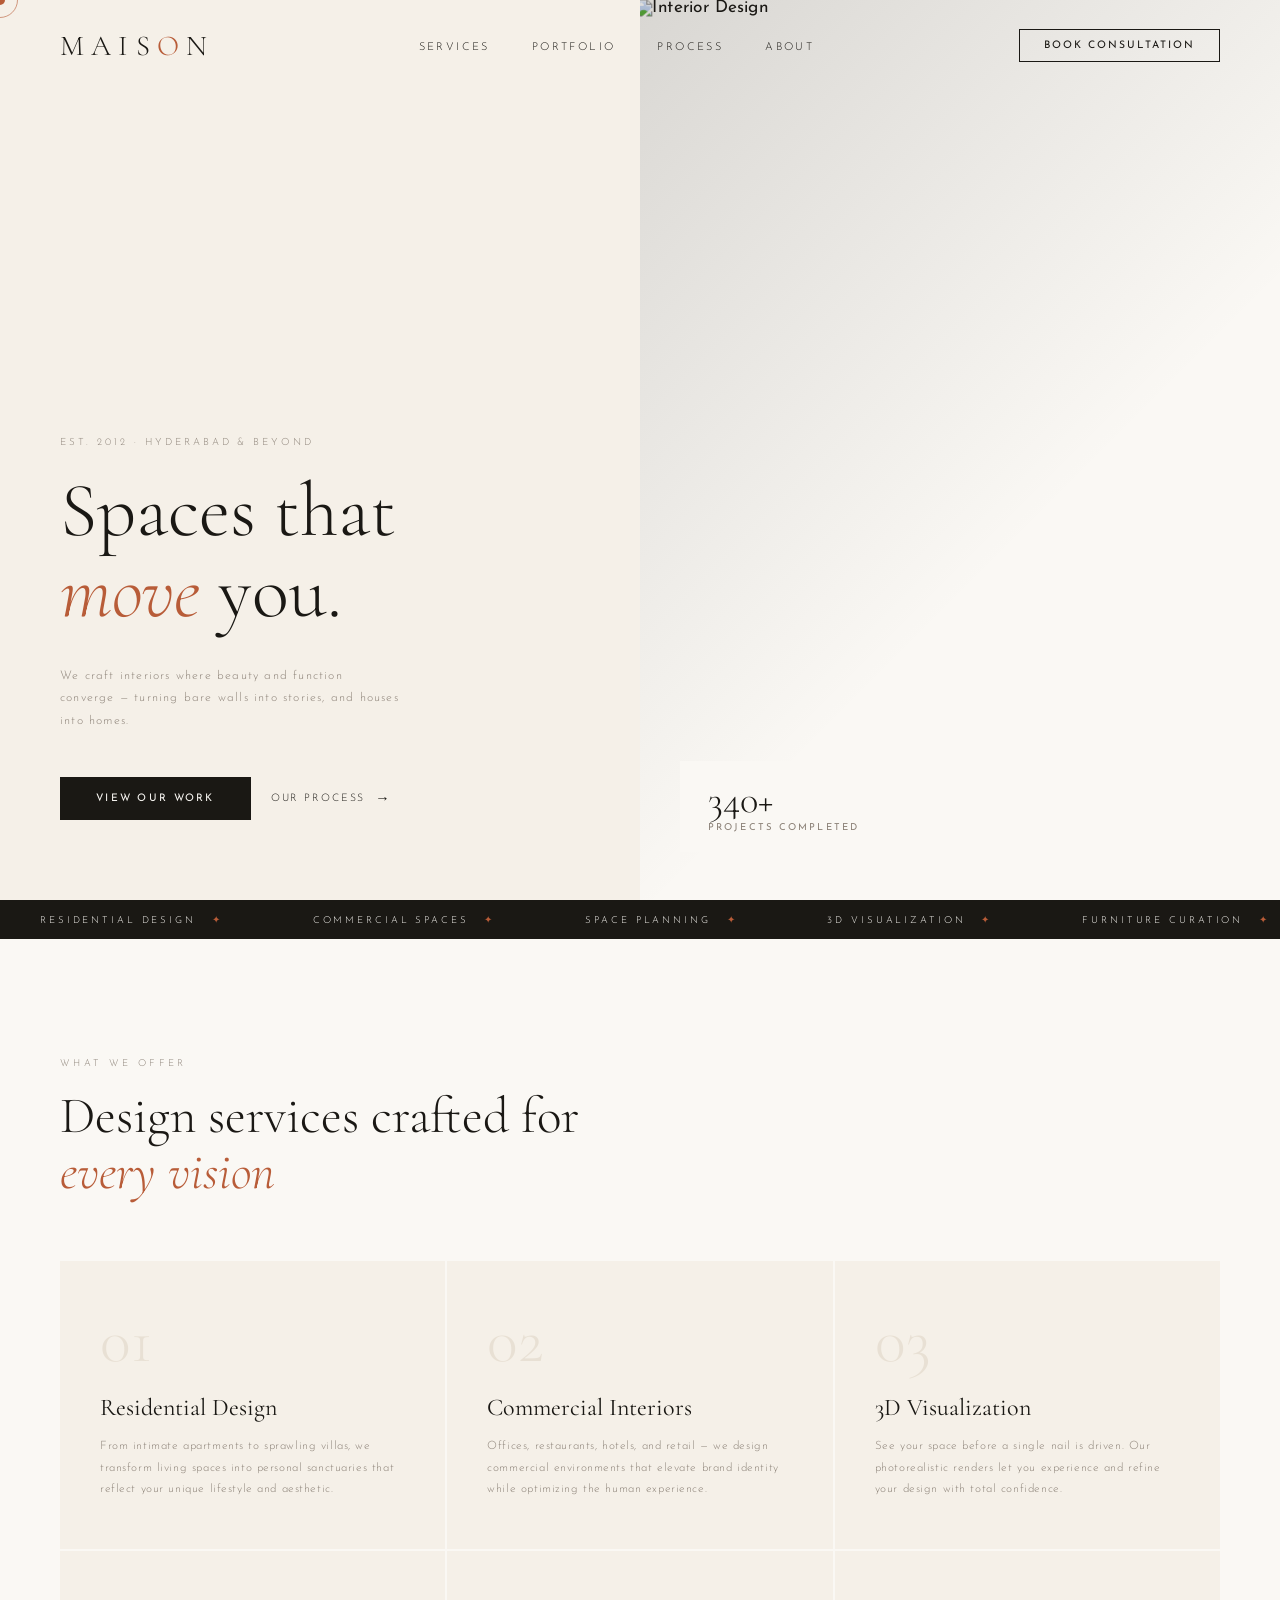
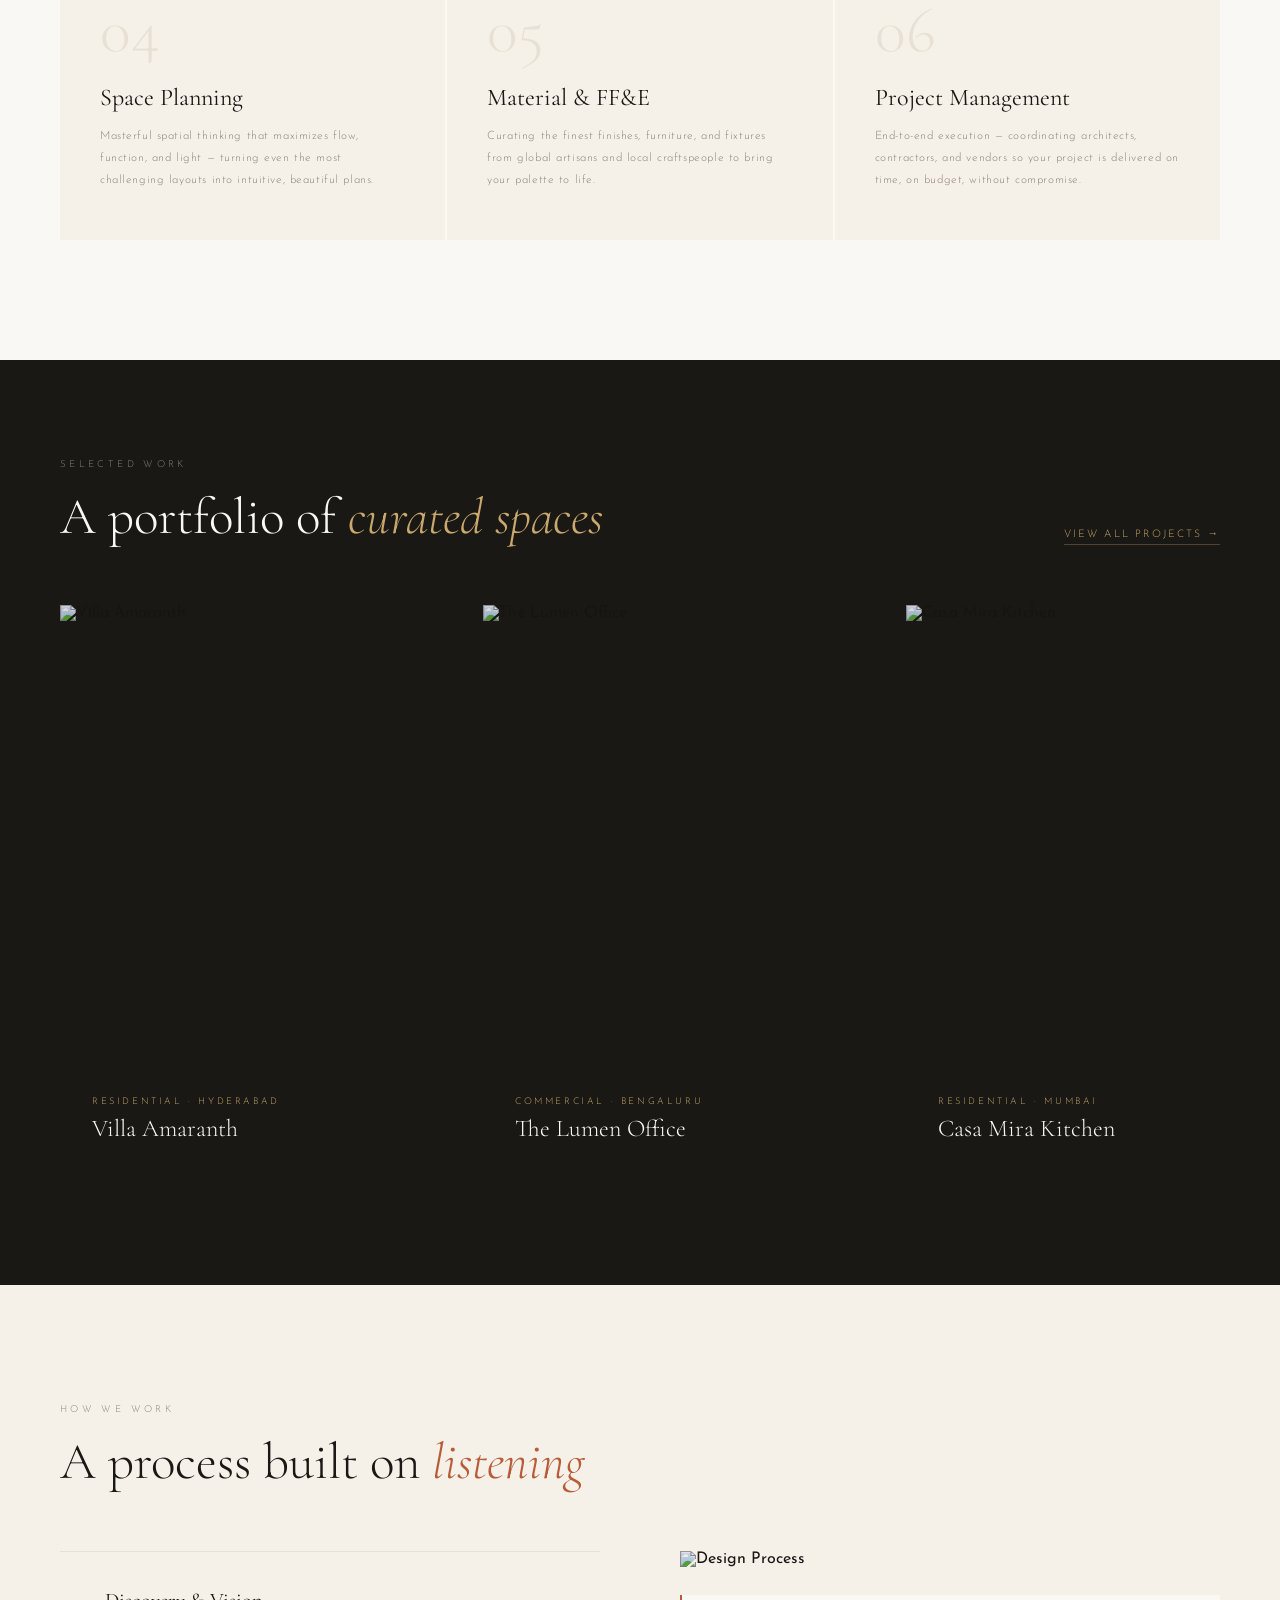
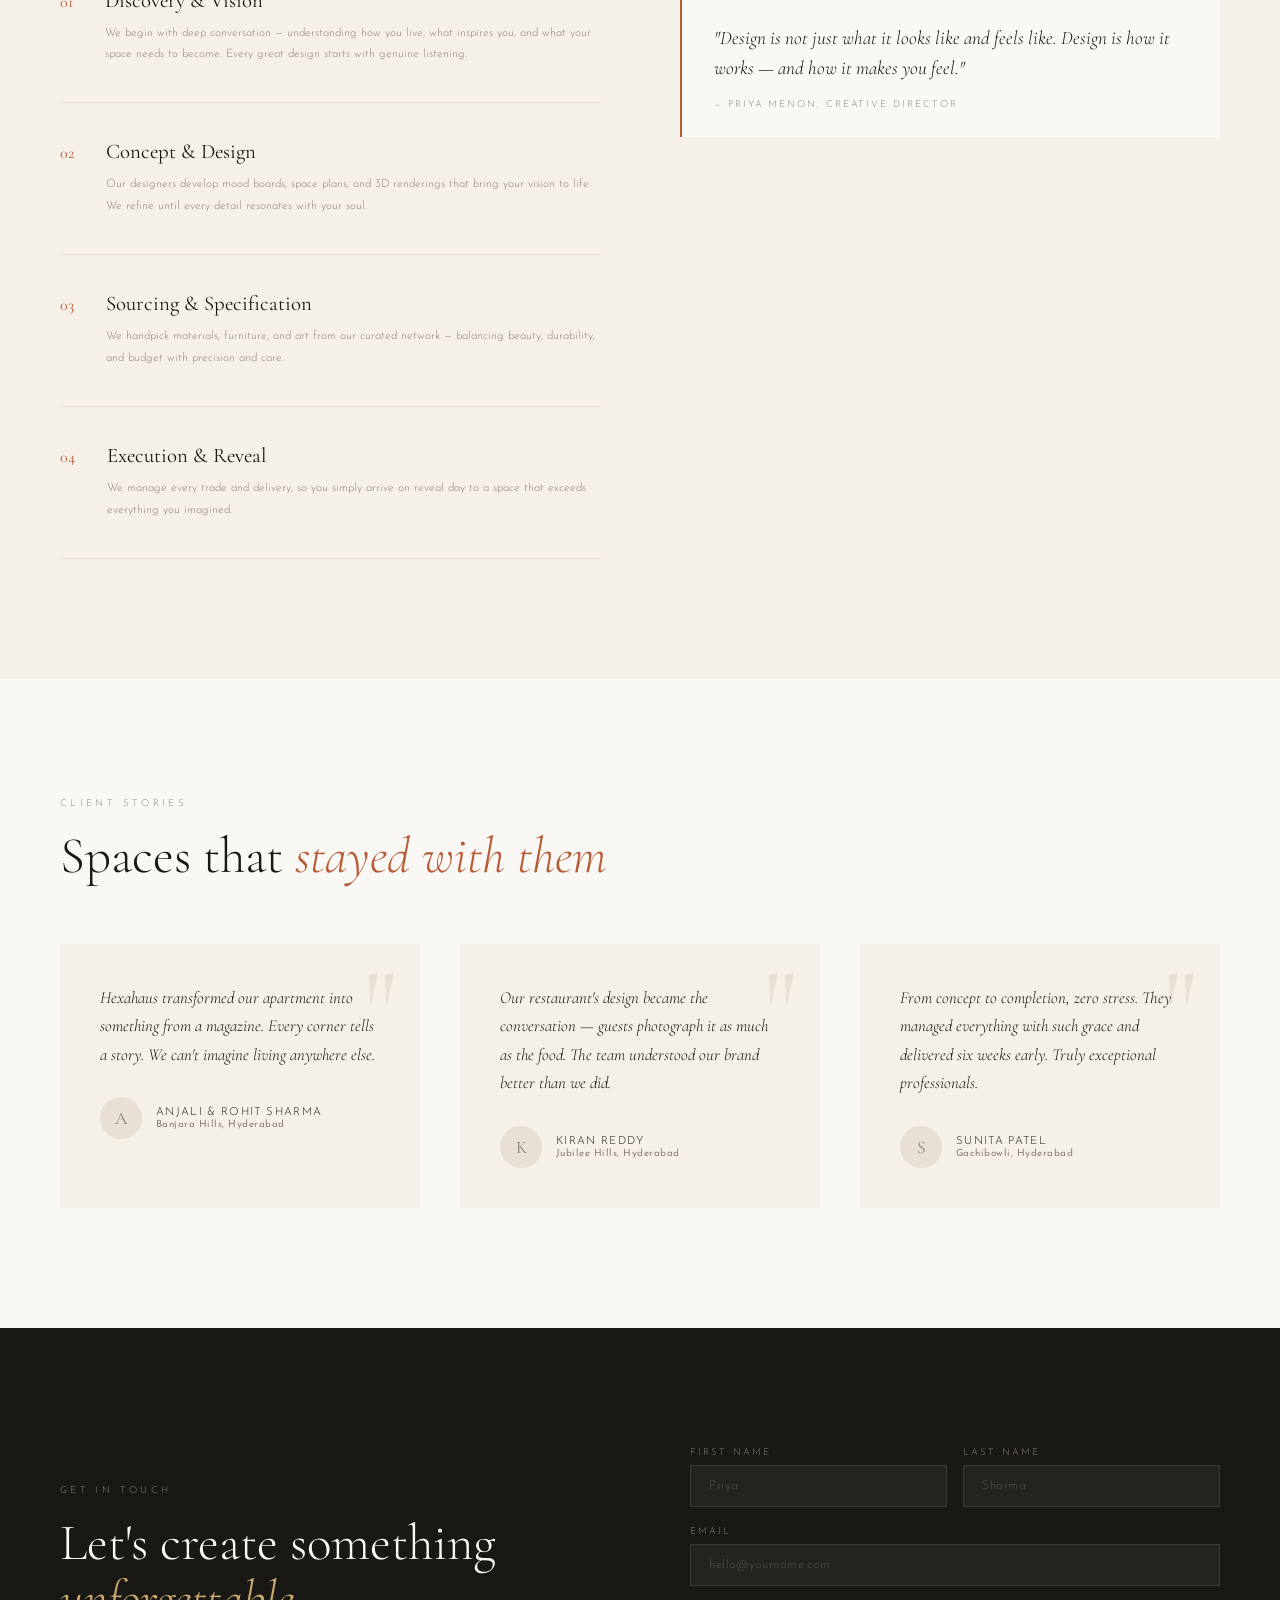
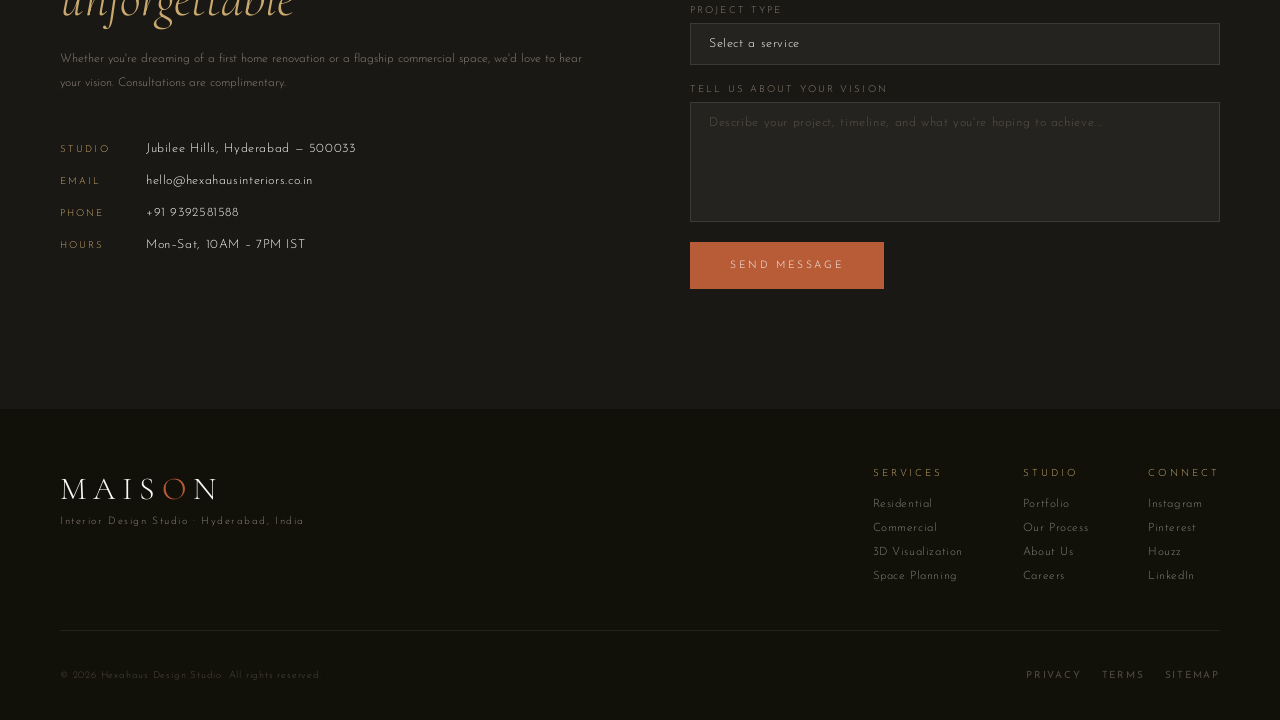
==== index.html @ dadb060f "Add files via upload" ====
<!DOCTYPE html>
<html lang="en">
<head>
  <meta charset="UTF-8" />
  <meta name="viewport" content="width=device-width, initial-scale=1.0" />
  <title>HEXAHAUS — Interior Design Studio</title>
  <link rel="preconnect" href="https://fonts.googleapis.com" />
  <link rel="preconnect" href="https://fonts.gstatic.com" crossorigin />
  <link href="https://fonts.googleapis.com/css2?family=Cormorant+Garamond:ital,wght@0,300;0,400;0,500;1,300;1,400&family=Josefin+Sans:wght@200;300;400&display=swap" rel="stylesheet" />
  <style>
    :root {
      --cream: #f5f0e8;
      --warm-white: #faf8f4;
      --charcoal: #1a1814;
      --stone: #8c8278;
      --terracotta: #b85c38;
      --gold: #c9a96e;
      --sage: #7a8c70;
      --linen: #e8e0d4;
    }

    *, *::before, *::after { box-sizing: border-box; margin: 0; padding: 0; }

    html { scroll-behavior: smooth; }

    body {
      font-family: 'Josefin Sans', sans-serif;
      background: var(--warm-white);
      color: var(--charcoal);
      overflow-x: hidden;
      cursor: none;
    }

    /* Custom cursor */
    .cursor {
      width: 10px; height: 10px;
      background: var(--terracotta);
      border-radius: 50%;
      position: fixed;
      top: 0; left: 0;
      pointer-events: none;
      z-index: 9999;
      transform: translate(-50%, -50%);
      transition: transform 0.1s ease, width 0.3s ease, height 0.3s ease, background 0.3s ease;
    }
    .cursor-ring {
      width: 36px; height: 36px;
      border: 1px solid var(--terracotta);
      border-radius: 50%;
      position: fixed;
      top: 0; left: 0;
      pointer-events: none;
      z-index: 9998;
      transform: translate(-50%, -50%);
      transition: transform 0.18s ease, width 0.3s ease, height 0.3s ease, opacity 0.3s ease;
      opacity: 0.6;
    }
    body:hover .cursor { opacity: 1; }

    /* NAV */
    nav {
      position: fixed;
      top: 0; left: 0; right: 0;
      z-index: 100;
      display: flex;
      justify-content: space-between;
      align-items: center;
      padding: 28px 60px;
      mix-blend-mode: normal;
      transition: background 0.4s ease, padding 0.4s ease;
    }
    nav.scrolled {
      background: rgba(250, 248, 244, 0.95);
      backdrop-filter: blur(12px);
      padding: 18px 60px;
      box-shadow: 0 1px 0 var(--linen);
    }
    .logo {
      font-family: 'Cormorant Garamond', serif;
      font-size: 1.8rem;
      font-weight: 300;
      letter-spacing: 0.25em;
      color: var(--charcoal);
      text-decoration: none;
    }
    .logo span { color: var(--terracotta); }
    .nav-links {
      display: flex;
      gap: 42px;
      list-style: none;
    }
    .nav-links a {
      font-size: 0.68rem;
      letter-spacing: 0.22em;
      text-transform: uppercase;
      color: var(--charcoal);
      text-decoration: none;
      position: relative;
      font-weight: 300;
    }
    .nav-links a::after {
      content: '';
      position: absolute;
      bottom: -3px; left: 0;
      width: 0; height: 1px;
      background: var(--terracotta);
      transition: width 0.35s ease;
    }
    .nav-links a:hover::after { width: 100%; }
    .nav-cta {
      font-size: 0.65rem;
      letter-spacing: 0.2em;
      text-transform: uppercase;
      border: 1px solid var(--charcoal);
      padding: 10px 24px;
      color: var(--charcoal);
      text-decoration: none;
      transition: all 0.3s ease;
    }
    .nav-cta:hover {
      background: var(--charcoal);
      color: var(--warm-white);
    }

    /* HERO */
    .hero {
      height: 100vh;
      min-height: 700px;
      display: grid;
      grid-template-columns: 1fr 1fr;
      position: relative;
      overflow: hidden;
    }
    .hero-left {
      background: var(--cream);
      display: flex;
      flex-direction: column;
      justify-content: flex-end;
      padding: 0 60px 80px;
      position: relative;
      z-index: 2;
    }
    .hero-eyebrow {
      font-size: 0.62rem;
      letter-spacing: 0.3em;
      text-transform: uppercase;
      color: var(--stone);
      margin-bottom: 24px;
      font-weight: 300;
    }
    .hero-title {
      font-family: 'Cormorant Garamond', serif;
      font-size: clamp(3.5rem, 6vw, 6.5rem);
      font-weight: 300;
      line-height: 1.05;
      color: var(--charcoal);
      margin-bottom: 32px;
    }
    .hero-title em {
      font-style: italic;
      color: var(--terracotta);
    }
    .hero-sub {
      font-size: 0.75rem;
      letter-spacing: 0.1em;
      color: var(--stone);
      font-weight: 300;
      line-height: 1.9;
      max-width: 340px;
      margin-bottom: 44px;
    }
    .hero-actions {
      display: flex;
      gap: 20px;
      align-items: center;
    }
    .btn-primary {
      background: var(--charcoal);
      color: var(--warm-white);
      font-family: 'Josefin Sans', sans-serif;
      font-size: 0.65rem;
      letter-spacing: 0.22em;
      text-transform: uppercase;
      padding: 16px 36px;
      border: none;
      cursor: none;
      text-decoration: none;
      transition: background 0.3s ease, transform 0.3s ease;
      display: inline-block;
    }
    .btn-primary:hover {
      background: var(--terracotta);
      transform: translateY(-2px);
    }
    .btn-ghost {
      font-size: 0.65rem;
      letter-spacing: 0.18em;
      text-transform: uppercase;
      color: var(--charcoal);
      text-decoration: none;
      display: flex;
      align-items: center;
      gap: 10px;
      font-weight: 300;
    }
    .btn-ghost::after {
      content: '→';
      font-size: 0.9rem;
      transition: transform 0.3s ease;
    }
    .btn-ghost:hover::after { transform: translateX(5px); }

    .hero-right {
      position: relative;
      overflow: hidden;
    }
    .hero-img-wrapper {
      position: absolute;
      inset: 0;
      overflow: hidden;
    }
    .hero-img-wrapper img {
      width: 100%; height: 100%;
      object-fit: cover;
      transform: scale(1.08);
      transition: transform 8s ease;
    }
    .hero:hover .hero-img-wrapper img { transform: scale(1); }
    .hero-img-overlay {
      position: absolute;
      inset: 0;
      background: linear-gradient(135deg, rgba(26,24,20,0.15) 0%, transparent 60%);
    }
    .hero-badge {
      position: absolute;
      bottom: 48px;
      left: 40px;
      background: var(--warm-white);
      padding: 20px 28px;
      z-index: 3;
    }
    .hero-badge-num {
      font-family: 'Cormorant Garamond', serif;
      font-size: 2.4rem;
      font-weight: 300;
      color: var(--charcoal);
      line-height: 1;
    }
    .hero-badge-label {
      font-size: 0.6rem;
      letter-spacing: 0.22em;
      text-transform: uppercase;
      color: var(--stone);
      margin-top: 4px;
    }

    /* TICKER */
    .ticker {
      background: var(--charcoal);
      color: var(--warm-white);
      padding: 14px 0;
      overflow: hidden;
    }
    .ticker-track {
      display: flex;
      gap: 0;
      animation: ticker 28s linear infinite;
      white-space: nowrap;
    }
    .ticker-item {
      font-size: 0.6rem;
      letter-spacing: 0.3em;
      text-transform: uppercase;
      font-weight: 300;
      padding: 0 40px;
      flex-shrink: 0;
    }
    .ticker-sep {
      color: var(--terracotta);
      padding: 0 10px;
    }
    @keyframes ticker {
      from { transform: translateX(0); }
      to { transform: translateX(-50%); }
    }

    /* SERVICES */
    .section { padding: 120px 60px; }
    .section-eyebrow {
      font-size: 0.6rem;
      letter-spacing: 0.35em;
      text-transform: uppercase;
      color: var(--stone);
      margin-bottom: 20px;
      font-weight: 300;
    }
    .section-title {
      font-family: 'Cormorant Garamond', serif;
      font-size: clamp(2.4rem, 4vw, 4rem);
      font-weight: 300;
      line-height: 1.1;
      color: var(--charcoal);
      max-width: 580px;
      margin-bottom: 60px;
    }
    .section-title em { font-style: italic; color: var(--terracotta); }

    .services-grid {
      display: grid;
      grid-template-columns: repeat(3, 1fr);
      gap: 2px;
    }
    .service-card {
      background: var(--cream);
      padding: 48px 40px;
      position: relative;
      overflow: hidden;
      transition: transform 0.4s ease;
    }
    .service-card::before {
      content: '';
      position: absolute;
      bottom: 0; left: 0;
      width: 100%; height: 3px;
      background: var(--terracotta);
      transform: scaleX(0);
      transform-origin: left;
      transition: transform 0.4s ease;
    }
    .service-card:hover::before { transform: scaleX(1); }
    .service-card:hover { transform: translateY(-6px); }
    .service-num {
      font-family: 'Cormorant Garamond', serif;
      font-size: 4rem;
      font-weight: 300;
      color: var(--linen);
      line-height: 1;
      margin-bottom: 20px;
    }
    .service-name {
      font-family: 'Cormorant Garamond', serif;
      font-size: 1.5rem;
      font-weight: 400;
      color: var(--charcoal);
      margin-bottom: 14px;
    }
    .service-desc {
      font-size: 0.72rem;
      line-height: 1.9;
      color: var(--stone);
      font-weight: 300;
      letter-spacing: 0.05em;
    }

    /* PORTFOLIO */
    .portfolio-section {
      padding: 100px 0 120px;
      background: var(--charcoal);
    }
    .portfolio-header {
      padding: 0 60px;
      display: flex;
      justify-content: space-between;
      align-items: flex-end;
      margin-bottom: 60px;
    }
    .portfolio-section .section-eyebrow { color: var(--stone); }
    .portfolio-section .section-title { color: var(--warm-white); margin-bottom: 0; }
    .portfolio-section .section-title em { color: var(--gold); }
    .portfolio-link {
      font-size: 0.65rem;
      letter-spacing: 0.2em;
      text-transform: uppercase;
      color: var(--gold);
      text-decoration: none;
      display: flex;
      align-items: center;
      gap: 10px;
      font-weight: 300;
      border-bottom: 1px solid rgba(201,169,110,0.3);
      padding-bottom: 4px;
      transition: gap 0.3s ease;
    }
    .portfolio-link:hover { gap: 16px; }

    .portfolio-scroll {
      display: flex;
      gap: 3px;
      padding: 0 60px;
      overflow-x: auto;
      scrollbar-width: none;
    }
    .portfolio-scroll::-webkit-scrollbar { display: none; }

    .portfolio-item {
      flex: 0 0 420px;
      height: 560px;
      position: relative;
      overflow: hidden;
      cursor: none;
    }
    .portfolio-item img {
      width: 100%; height: 100%;
      object-fit: cover;
      transition: transform 0.6s ease;
      filter: brightness(0.85);
    }
    .portfolio-item:hover img {
      transform: scale(1.06);
      filter: brightness(0.7);
    }
    .portfolio-item-info {
      position: absolute;
      bottom: 0; left: 0; right: 0;
      padding: 40px 32px 32px;
      background: linear-gradient(to top, rgba(26,24,20,0.85) 0%, transparent 100%);
      transform: translateY(10px);
      transition: transform 0.4s ease;
    }
    .portfolio-item:hover .portfolio-item-info { transform: translateY(0); }
    .portfolio-item-cat {
      font-size: 0.58rem;
      letter-spacing: 0.28em;
      text-transform: uppercase;
      color: var(--gold);
      font-weight: 300;
      margin-bottom: 8px;
    }
    .portfolio-item-name {
      font-family: 'Cormorant Garamond', serif;
      font-size: 1.5rem;
      font-weight: 300;
      color: var(--warm-white);
    }

    /* PROCESS */
    .process-section {
      padding: 120px 60px;
      background: var(--cream);
    }
    .process-grid {
      display: grid;
      grid-template-columns: 1fr 1fr;
      gap: 80px;
      align-items: start;
      margin-top: 60px;
    }
    .process-steps { display: flex; flex-direction: column; gap: 0; }
    .process-step {
      display: flex;
      gap: 32px;
      padding: 36px 0;
      border-bottom: 1px solid var(--linen);
      position: relative;
    }
    .process-step:first-child { border-top: 1px solid var(--linen); }
    .step-num {
      font-family: 'Cormorant Garamond', serif;
      font-size: 1rem;
      font-weight: 400;
      color: var(--terracotta);
      flex-shrink: 0;
      padding-top: 4px;
    }
    .step-content {}
    .step-title {
      font-family: 'Cormorant Garamond', serif;
      font-size: 1.3rem;
      font-weight: 400;
      color: var(--charcoal);
      margin-bottom: 10px;
    }
    .step-desc {
      font-size: 0.72rem;
      line-height: 1.9;
      color: var(--stone);
      font-weight: 300;
    }
    .process-visual {
      position: sticky;
      top: 100px;
    }
    .process-img {
      width: 100%;
      aspect-ratio: 3/4;
      object-fit: cover;
      filter: brightness(0.92);
    }
    .process-quote {
      margin-top: 28px;
      padding: 28px 32px;
      border-left: 2px solid var(--terracotta);
      background: var(--warm-white);
    }
    .process-quote-text {
      font-family: 'Cormorant Garamond', serif;
      font-size: 1.2rem;
      font-style: italic;
      font-weight: 300;
      color: var(--charcoal);
      line-height: 1.6;
    }
    .process-quote-author {
      font-size: 0.6rem;
      letter-spacing: 0.2em;
      text-transform: uppercase;
      color: var(--stone);
      margin-top: 16px;
      font-weight: 300;
    }

    /* TESTIMONIALS */
    .testimonials {
      padding: 120px 60px;
      background: var(--warm-white);
    }
    .testimonials-grid {
      display: grid;
      grid-template-columns: repeat(3, 1fr);
      gap: 40px;
      margin-top: 60px;
    }
    .testimonial {
      padding: 40px;
      background: var(--cream);
      position: relative;
    }
    .testimonial::before {
      content: '"';
      font-family: 'Cormorant Garamond', serif;
      font-size: 7rem;
      color: var(--linen);
      position: absolute;
      top: 10px; right: 24px;
      line-height: 1;
    }
    .testimonial-text {
      font-family: 'Cormorant Garamond', serif;
      font-size: 1.05rem;
      font-style: italic;
      font-weight: 300;
      color: var(--charcoal);
      line-height: 1.7;
      margin-bottom: 28px;
      position: relative;
      z-index: 1;
    }
    .testimonial-author {
      display: flex;
      align-items: center;
      gap: 14px;
    }
    .author-avatar {
      width: 42px; height: 42px;
      border-radius: 50%;
      background: var(--linen);
      display: flex;
      align-items: center;
      justify-content: center;
      font-family: 'Cormorant Garamond', serif;
      font-size: 1.1rem;
      color: var(--stone);
    }
    .author-name {
      font-size: 0.7rem;
      letter-spacing: 0.12em;
      text-transform: uppercase;
      color: var(--charcoal);
      font-weight: 300;
    }
    .author-location {
      font-size: 0.62rem;
      color: var(--stone);
      margin-top: 2px;
      letter-spacing: 0.05em;
    }

    /* CONTACT */
    .contact-section {
      padding: 120px 60px;
      background: var(--charcoal);
      display: grid;
      grid-template-columns: 1fr 1fr;
      gap: 100px;
      align-items: center;
    }
    .contact-section .section-title { color: var(--warm-white); margin-bottom: 20px; }
    .contact-section .section-title em { color: var(--gold); }
    .contact-desc {
      font-size: 0.75rem;
      line-height: 2;
      color: var(--stone);
      font-weight: 300;
      margin-bottom: 48px;
    }
    .contact-info { display: flex; flex-direction: column; gap: 20px; }
    .contact-item {
      display: flex;
      gap: 16px;
      align-items: flex-start;
    }
    .contact-item-label {
      font-size: 0.6rem;
      letter-spacing: 0.22em;
      text-transform: uppercase;
      color: var(--gold);
      font-weight: 300;
      min-width: 70px;
      padding-top: 2px;
    }
    .contact-item-value {
      font-size: 0.78rem;
      color: var(--warm-white);
      font-weight: 300;
      letter-spacing: 0.05em;
    }
    .contact-form { display: flex; flex-direction: column; gap: 20px; }
    .form-row { display: grid; grid-template-columns: 1fr 1fr; gap: 16px; }
    .form-group { display: flex; flex-direction: column; gap: 8px; }
    .form-label {
      font-size: 0.6rem;
      letter-spacing: 0.22em;
      text-transform: uppercase;
      color: var(--stone);
      font-weight: 300;
    }
    .form-control {
      background: rgba(255,255,255,0.05);
      border: 1px solid rgba(255,255,255,0.1);
      color: var(--warm-white);
      font-family: 'Josefin Sans', sans-serif;
      font-size: 0.78rem;
      font-weight: 300;
      padding: 14px 18px;
      outline: none;
      transition: border-color 0.3s ease, background 0.3s ease;
      letter-spacing: 0.05em;
    }
    .form-control::placeholder { color: rgba(140,130,120,0.5); }
    .form-control:focus {
      border-color: var(--gold);
      background: rgba(255,255,255,0.08);
    }
    textarea.form-control { resize: none; min-height: 120px; }
    .btn-submit {
      background: var(--terracotta);
      color: var(--warm-white);
      font-family: 'Josefin Sans', sans-serif;
      font-size: 0.65rem;
      letter-spacing: 0.25em;
      text-transform: uppercase;
      padding: 18px 40px;
      border: none;
      cursor: none;
      align-self: flex-start;
      transition: background 0.3s ease, transform 0.3s ease;
      font-weight: 300;
    }
    .btn-submit:hover {
      background: var(--gold);
      transform: translateY(-2px);
    }

    /* FOOTER */
    footer {
      background: #111009;
      padding: 60px 60px 40px;
    }
    .footer-top {
      display: flex;
      justify-content: space-between;
      align-items: flex-start;
      padding-bottom: 48px;
      border-bottom: 1px solid rgba(255,255,255,0.08);
      margin-bottom: 40px;
    }
    .footer-logo {
      font-family: 'Cormorant Garamond', serif;
      font-size: 2rem;
      font-weight: 300;
      letter-spacing: 0.2em;
      color: var(--warm-white);
      text-decoration: none;
    }
    .footer-logo span { color: var(--terracotta); }
    .footer-tagline {
      font-size: 0.65rem;
      letter-spacing: 0.15em;
      color: var(--stone);
      margin-top: 8px;
      font-weight: 300;
    }
    .footer-nav { display: flex; gap: 60px; }
    .footer-nav-col {}
    .footer-nav-title {
      font-size: 0.62rem;
      letter-spacing: 0.3em;
      text-transform: uppercase;
      color: var(--gold);
      font-weight: 300;
      margin-bottom: 20px;
    }
    .footer-nav-links { display: flex; flex-direction: column; gap: 12px; }
    .footer-nav-links a {
      font-size: 0.72rem;
      color: rgba(245,240,232,0.5);
      text-decoration: none;
      font-weight: 300;
      letter-spacing: 0.05em;
      transition: color 0.3s ease;
    }
    .footer-nav-links a:hover { color: var(--warm-white); }
    .footer-bottom {
      display: flex;
      justify-content: space-between;
      align-items: center;
    }
    .footer-copy {
      font-size: 0.62rem;
      color: rgba(140,130,120,0.5);
      font-weight: 300;
      letter-spacing: 0.08em;
    }
    .footer-socials { display: flex; gap: 20px; }
    .footer-socials a {
      font-size: 0.62rem;
      letter-spacing: 0.18em;
      text-transform: uppercase;
      color: rgba(140,130,120,0.5);
      text-decoration: none;
      transition: color 0.3s ease;
    }
    .footer-socials a:hover { color: var(--gold); }

    /* ANIMATIONS */
    .reveal {
      opacity: 0;
      transform: translateY(30px);
      transition: opacity 0.8s ease, transform 0.8s ease;
    }
    .reveal.visible {
      opacity: 1;
      transform: translateY(0);
    }
    .reveal-delay-1 { transition-delay: 0.1s; }
    .reveal-delay-2 { transition-delay: 0.2s; }
    .reveal-delay-3 { transition-delay: 0.3s; }
    .reveal-delay-4 { transition-delay: 0.4s; }

    /* SCROLL INDICATOR */
    .scroll-indicator {
      position: fixed;
      top: 0; left: 0;
      height: 2px;
      background: var(--terracotta);
      z-index: 200;
      transition: width 0.1s linear;
    }
  </style>
</head>
<body>

  <div class="cursor" id="cursor"></div>
  <div class="cursor-ring" id="cursorRing"></div>
  <div class="scroll-indicator" id="scrollIndicator"></div>

  <!-- NAV -->
  <nav id="navbar">
    <a href="#" class="logo">MAIS<span>O</span>N</a>
    <ul class="nav-links">
      <li><a href="#services">Services</a></li>
      <li><a href="#portfolio">Portfolio</a></li>
      <li><a href="#process">Process</a></li>
      <li><a href="#about">About</a></li>
    </ul>
    <a href="#contact" class="nav-cta">Book Consultation</a>
  </nav>

  <!-- HERO -->
  <section class="hero">
    <div class="hero-left">
      <p class="hero-eyebrow">Est. 2012 · Hyderabad & Beyond</p>
      <h1 class="hero-title">
        Spaces that<br>
        <em>move</em> you.
      </h1>
      <p class="hero-sub">We craft interiors where beauty and function converge — turning bare walls into stories, and houses into homes.</p>
      <div class="hero-actions">
        <a href="#portfolio" class="btn-primary">View Our Work</a>
        <a href="#process" class="btn-ghost">Our Process</a>
      </div>
    </div>
    <div class="hero-right">
      <div class="hero-img-wrapper">
        <img src="https://images.unsplash.com/photo-1586023492125-27b2c045efd7?w=1200&auto=format&fit=crop&q=80" alt="Interior Design" />
        <div class="hero-img-overlay"></div>
      </div>
      <div class="hero-badge">
        <div class="hero-badge-num">340+</div>
        <div class="hero-badge-label">Projects Completed</div>
      </div>
    </div>
  </section>

  <!-- TICKER -->
  <div class="ticker">
    <div class="ticker-track" id="ticker">
      <span class="ticker-item">Residential Design <span class="ticker-sep">✦</span></span>
      <span class="ticker-item">Commercial Spaces <span class="ticker-sep">✦</span></span>
      <span class="ticker-item">Space Planning <span class="ticker-sep">✦</span></span>
      <span class="ticker-item">3D Visualization <span class="ticker-sep">✦</span></span>
      <span class="ticker-item">Furniture Curation <span class="ticker-sep">✦</span></span>
      <span class="ticker-item">Lighting Design <span class="ticker-sep">✦</span></span>
      <span class="ticker-item">Material Sourcing <span class="ticker-sep">✦</span></span>
      <span class="ticker-item">Project Management <span class="ticker-sep">✦</span></span>
      <span class="ticker-item">Residential Design <span class="ticker-sep">✦</span></span>
      <span class="ticker-item">Commercial Spaces <span class="ticker-sep">✦</span></span>
      <span class="ticker-item">Space Planning <span class="ticker-sep">✦</span></span>
      <span class="ticker-item">3D Visualization <span class="ticker-sep">✦</span></span>
      <span class="ticker-item">Furniture Curation <span class="ticker-sep">✦</span></span>
      <span class="ticker-item">Lighting Design <span class="ticker-sep">✦</span></span>
      <span class="ticker-item">Material Sourcing <span class="ticker-sep">✦</span></span>
      <span class="ticker-item">Project Management <span class="ticker-sep">✦</span></span>
    </div>
  </div>

  <!-- SERVICES -->
  <section class="section" id="services">
    <p class="section-eyebrow reveal">What We Offer</p>
    <h2 class="section-title reveal reveal-delay-1">Design services crafted for <em>every vision</em></h2>
    <div class="services-grid">
      <div class="service-card reveal reveal-delay-1">
        <div class="service-num">01</div>
        <div class="service-name">Residential Design</div>
        <p class="service-desc">From intimate apartments to sprawling villas, we transform living spaces into personal sanctuaries that reflect your unique lifestyle and aesthetic.</p>
      </div>
      <div class="service-card reveal reveal-delay-2">
        <div class="service-num">02</div>
        <div class="service-name">Commercial Interiors</div>
        <p class="service-desc">Offices, restaurants, hotels, and retail — we design commercial environments that elevate brand identity while optimizing the human experience.</p>
      </div>
      <div class="service-card reveal reveal-delay-3">
        <div class="service-num">03</div>
        <div class="service-name">3D Visualization</div>
        <p class="service-desc">See your space before a single nail is driven. Our photorealistic renders let you experience and refine your design with total confidence.</p>
      </div>
      <div class="service-card reveal reveal-delay-1">
        <div class="service-num">04</div>
        <div class="service-name">Space Planning</div>
        <p class="service-desc">Masterful spatial thinking that maximizes flow, function, and light — turning even the most challenging layouts into intuitive, beautiful plans.</p>
      </div>
      <div class="service-card reveal reveal-delay-2">
        <div class="service-num">05</div>
        <div class="service-name">Material & FF&E</div>
        <p class="service-desc">Curating the finest finishes, furniture, and fixtures from global artisans and local craftspeople to bring your palette to life.</p>
      </div>
      <div class="service-card reveal reveal-delay-3">
        <div class="service-num">06</div>
        <div class="service-name">Project Management</div>
        <p class="service-desc">End-to-end execution — coordinating architects, contractors, and vendors so your project is delivered on time, on budget, without compromise.</p>
      </div>
    </div>
  </section>

  <!-- PORTFOLIO -->
  <section class="portfolio-section" id="portfolio">
    <div class="portfolio-header">
      <div>
        <p class="section-eyebrow reveal">Selected Work</p>
        <h2 class="section-title reveal reveal-delay-1">A portfolio of <em>curated spaces</em></h2>
      </div>
      <a href="#" class="portfolio-link reveal">View All Projects →</a>
    </div>
    <div class="portfolio-scroll">
      <div class="portfolio-item reveal">
        <img src="https://images.unsplash.com/photo-1600585154340-be6161a56a0c?w=800&auto=format&fit=crop&q=80" alt="Villa Amaranth" />
        <div class="portfolio-item-info">
          <div class="portfolio-item-cat">Residential · Hyderabad</div>
          <div class="portfolio-item-name">Villa Amaranth</div>
        </div>
      </div>
      <div class="portfolio-item reveal reveal-delay-1">
        <img src="https://images.unsplash.com/photo-1615529328331-f8917597711f?w=800&auto=format&fit=crop&q=80" alt="The Lumen Office" />
        <div class="portfolio-item-info">
          <div class="portfolio-item-cat">Commercial · Bengaluru</div>
          <div class="portfolio-item-name">The Lumen Office</div>
        </div>
      </div>
      <div class="portfolio-item reveal reveal-delay-2">
        <img src="https://images.unsplash.com/photo-1556909114-f6e7ad7d3136?w=800&auto=format&fit=crop&q=80" alt="Casa Mira Kitchen" />
        <div class="portfolio-item-info">
          <div class="portfolio-item-cat">Residential · Mumbai</div>
          <div class="portfolio-item-name">Casa Mira Kitchen</div>
        </div>
      </div>
      <div class="portfolio-item reveal reveal-delay-3">
        <img src="https://images.unsplash.com/photo-1631049307264-da0ec9d70304?w=800&auto=format&fit=crop&q=80" alt="Terrace Suite" />
        <div class="portfolio-item-info">
          <div class="portfolio-item-cat">Hospitality · Goa</div>
          <div class="portfolio-item-name">Terrace Suite Hotel</div>
        </div>
      </div>
    </div>
  </section>

  <!-- PROCESS -->
  <section class="process-section" id="process">
    <p class="section-eyebrow reveal">How We Work</p>
    <h2 class="section-title reveal reveal-delay-1">A process built on <em>listening</em></h2>
    <div class="process-grid">
      <div class="process-steps">
        <div class="process-step reveal">
          <div class="step-num">01</div>
          <div class="step-content">
            <div class="step-title">Discovery & Vision</div>
            <p class="step-desc">We begin with deep conversation — understanding how you live, what inspires you, and what your space needs to become. Every great design starts with genuine listening.</p>
          </div>
        </div>
        <div class="process-step reveal reveal-delay-1">
          <div class="step-num">02</div>
          <div class="step-content">
            <div class="step-title">Concept & Design</div>
            <p class="step-desc">Our designers develop mood boards, space plans, and 3D renderings that bring your vision to life. We refine until every detail resonates with your soul.</p>
          </div>
        </div>
        <div class="process-step reveal reveal-delay-2">
          <div class="step-num">03</div>
          <div class="step-content">
            <div class="step-title">Sourcing & Specification</div>
            <p class="step-desc">We handpick materials, furniture, and art from our curated network — balancing beauty, durability, and budget with precision and care.</p>
          </div>
        </div>
        <div class="process-step reveal reveal-delay-3">
          <div class="step-num">04</div>
          <div class="step-content">
            <div class="step-title">Execution & Reveal</div>
            <p class="step-desc">We manage every trade and delivery, so you simply arrive on reveal day to a space that exceeds everything you imagined.</p>
          </div>
        </div>
      </div>
      <div class="process-visual reveal reveal-delay-2">
        <img class="process-img" src="https://images.unsplash.com/photo-1600566753376-12c8ab7fb75b?w=800&auto=format&fit=crop&q=80" alt="Design Process" />
        <div class="process-quote">
          <p class="process-quote-text">"Design is not just what it looks like and feels like. Design is how it works — and how it makes you feel."</p>
          <p class="process-quote-author">— Priya Menon, Creative Director</p>
        </div>
      </div>
    </div>
  </section>

  <!-- TESTIMONIALS -->
  <section class="testimonials" id="about">
    <p class="section-eyebrow reveal">Client Stories</p>
    <h2 class="section-title reveal reveal-delay-1">Spaces that <em>stayed with them</em></h2>
    <div class="testimonials-grid">
      <div class="testimonial reveal reveal-delay-1">
        <p class="testimonial-text">Hexahaus transformed our apartment into something from a magazine. Every corner tells a story. We can't imagine living anywhere else.</p>
        <div class="testimonial-author">
          <div class="author-avatar">A</div>
          <div>
            <div class="author-name">Anjali & Rohit Sharma</div>
            <div class="author-location">Banjara Hills, Hyderabad</div>
          </div>
        </div>
      </div>
      <div class="testimonial reveal reveal-delay-2">
        <p class="testimonial-text">Our restaurant's design became the conversation — guests photograph it as much as the food. The team understood our brand better than we did.</p>
        <div class="testimonial-author">
          <div class="author-avatar">K</div>
          <div>
            <div class="author-name">Kiran Reddy</div>
            <div class="author-location">Jubilee Hills, Hyderabad</div>
          </div>
        </div>
      </div>
      <div class="testimonial reveal reveal-delay-3">
        <p class="testimonial-text">From concept to completion, zero stress. They managed everything with such grace and delivered six weeks early. Truly exceptional professionals.</p>
        <div class="testimonial-author">
          <div class="author-avatar">S</div>
          <div>
            <div class="author-name">Sunita Patel</div>
            <div class="author-location">Gachibowli, Hyderabad</div>
          </div>
        </div>
      </div>
    </div>
  </section>

  <!-- CONTACT -->
  <section class="contact-section" id="contact">
    <div>
      <p class="section-eyebrow reveal" style="color: var(--stone);">Get In Touch</p>
      <h2 class="section-title reveal reveal-delay-1">Let's create something <em>unforgettable</em></h2>
      <p class="contact-desc reveal reveal-delay-2">Whether you're dreaming of a first home renovation or a flagship commercial space, we'd love to hear your vision. Consultations are complimentary.</p>
      <div class="contact-info reveal reveal-delay-3">
        <div class="contact-item">
          <span class="contact-item-label">Studio</span>
          <span class="contact-item-value">Jubilee Hills, Hyderabad — 500033</span>
        </div>
        <div class="contact-item">
          <span class="contact-item-label">Email</span>
          <span class="contact-item-value">hello@hexahausinteriors.co.in</span>
        </div>
        <div class="contact-item">
          <span class="contact-item-label">Phone</span>
          <span class="contact-item-value">+91 9392581588</span>
        </div>
        <div class="contact-item">
          <span class="contact-item-label">Hours</span>
          <span class="contact-item-value">Mon–Sat, 10AM – 7PM IST</span>
        </div>
      </div>
    </div>
    <div>
      <div class="contact-form reveal reveal-delay-1">
        <div class="form-row">
          <div class="form-group">
            <label class="form-label">First Name</label>
            <input type="text" class="form-control" placeholder="Priya" />
          </div>
          <div class="form-group">
            <label class="form-label">Last Name</label>
            <input type="text" class="form-control" placeholder="Sharma" />
          </div>
        </div>
        <div class="form-group">
          <label class="form-label">Email</label>
          <input type="email" class="form-control" placeholder="hello@yourname.com" />
        </div>
        <div class="form-group">
          <label class="form-label">Project Type</label>
          <select class="form-control" style="appearance: none; cursor: none;">
            <option value="" style="background: #1a1814; color: #f5f0e8;">Select a service</option>
            <option style="background: #1a1814; color: #f5f0e8;">Residential Design</option>
            <option style="background: #1a1814; color: #f5f0e8;">Commercial Interiors</option>
            <option style="background: #1a1814; color: #f5f0e8;">Space Planning</option>
            <option style="background: #1a1814; color: #f5f0e8;">Full Project Management</option>
          </select>
        </div>
        <div class="form-group">
          <label class="form-label">Tell Us About Your Vision</label>
          <textarea class="form-control" placeholder="Describe your project, timeline, and what you're hoping to achieve..."></textarea>
        </div>
        <button class="btn-submit">Send Message</button>
      </div>
    </div>
  </section>

  <!-- FOOTER -->
  <footer>
    <div class="footer-top">
      <div>
        <a href="#" class="footer-logo">MAIS<span>O</span>N</a>
        <p class="footer-tagline">Interior Design Studio · Hyderabad, India</p>
      </div>
      <div class="footer-nav">
        <div class="footer-nav-col">
          <p class="footer-nav-title">Services</p>
          <div class="footer-nav-links">
            <a href="#">Residential</a>
            <a href="#">Commercial</a>
            <a href="#">3D Visualization</a>
            <a href="#">Space Planning</a>
          </div>
        </div>
        <div class="footer-nav-col">
          <p class="footer-nav-title">Studio</p>
          <div class="footer-nav-links">
            <a href="#">Portfolio</a>
            <a href="#">Our Process</a>
            <a href="#">About Us</a>
            <a href="#">Careers</a>
          </div>
        </div>
        <div class="footer-nav-col">
          <p class="footer-nav-title">Connect</p>
          <div class="footer-nav-links">
            <a href="#">Instagram</a>
            <a href="#">Pinterest</a>
            <a href="#">Houzz</a>
            <a href="#">LinkedIn</a>
          </div>
        </div>
      </div>
    </div>
    <div class="footer-bottom">
      <p class="footer-copy">© 2026 Hexahaus Design Studio. All rights reserved.</p>
      <div class="footer-socials">
        <a href="#">Privacy</a>
        <a href="#">Terms</a>
        <a href="#">Sitemap</a>
      </div>
    </div>
  </footer>

  <script>
    // Custom cursor
    const cursor = document.getElementById('cursor');
    const ring = document.getElementById('cursorRing');
    let mx = 0, my = 0, rx = 0, ry = 0;
    document.addEventListener('mousemove', e => { mx = e.clientX; my = e.clientY; });
    function animCursor() {
      cursor.style.left = mx + 'px'; cursor.style.top = my + 'px';
      rx += (mx - rx) * 0.14; ry += (my - ry) * 0.14;
      ring.style.left = rx + 'px'; ring.style.top = ry + 'px';
      requestAnimationFrame(animCursor);
    }
    animCursor();
    document.querySelectorAll('a, button, .service-card, .portfolio-item').forEach(el => {
      el.addEventListener('mouseenter', () => { cursor.style.width = '18px'; cursor.style.height = '18px'; cursor.style.background = 'var(--gold)'; ring.style.width = '54px'; ring.style.height = '54px'; ring.style.opacity = '0.3'; });
      el.addEventListener('mouseleave', () => { cursor.style.width = '10px'; cursor.style.height = '10px'; cursor.style.background = 'var(--terracotta)'; ring.style.width = '36px'; ring.style.height = '36px'; ring.style.opacity = '0.6'; });
    });

    // Scroll progress
    const scrollBar = document.getElementById('scrollIndicator');
    window.addEventListener('scroll', () => {
      const pct = window.scrollY / (document.documentElement.scrollHeight - window.innerHeight) * 100;
      scrollBar.style.width = pct + '%';
    });

    // Navbar scroll
    const nav = document.getElementById('navbar');
    window.addEventListener('scroll', () => {
      nav.classList.toggle('scrolled', window.scrollY > 60);
    });

    // Reveal on scroll
    const reveals = document.querySelectorAll('.reveal');
    const observer = new IntersectionObserver((entries) => {
      entries.forEach(e => { if (e.isIntersecting) { e.target.classList.add('visible'); observer.unobserve(e.target); } });
    }, { threshold: 0.1, rootMargin: '0px 0px -40px 0px' });
    reveals.forEach(r => observer.observe(r));

    // Smooth scroll
    document.querySelectorAll('a[href^="#"]').forEach(a => {
      a.addEventListener('click', e => {
        e.preventDefault();
        const target = document.querySelector(a.getAttribute('href'));
        if (target) target.scrollIntoView({ behavior: 'smooth' });
      });
    });
  </script>
</body>
</html>
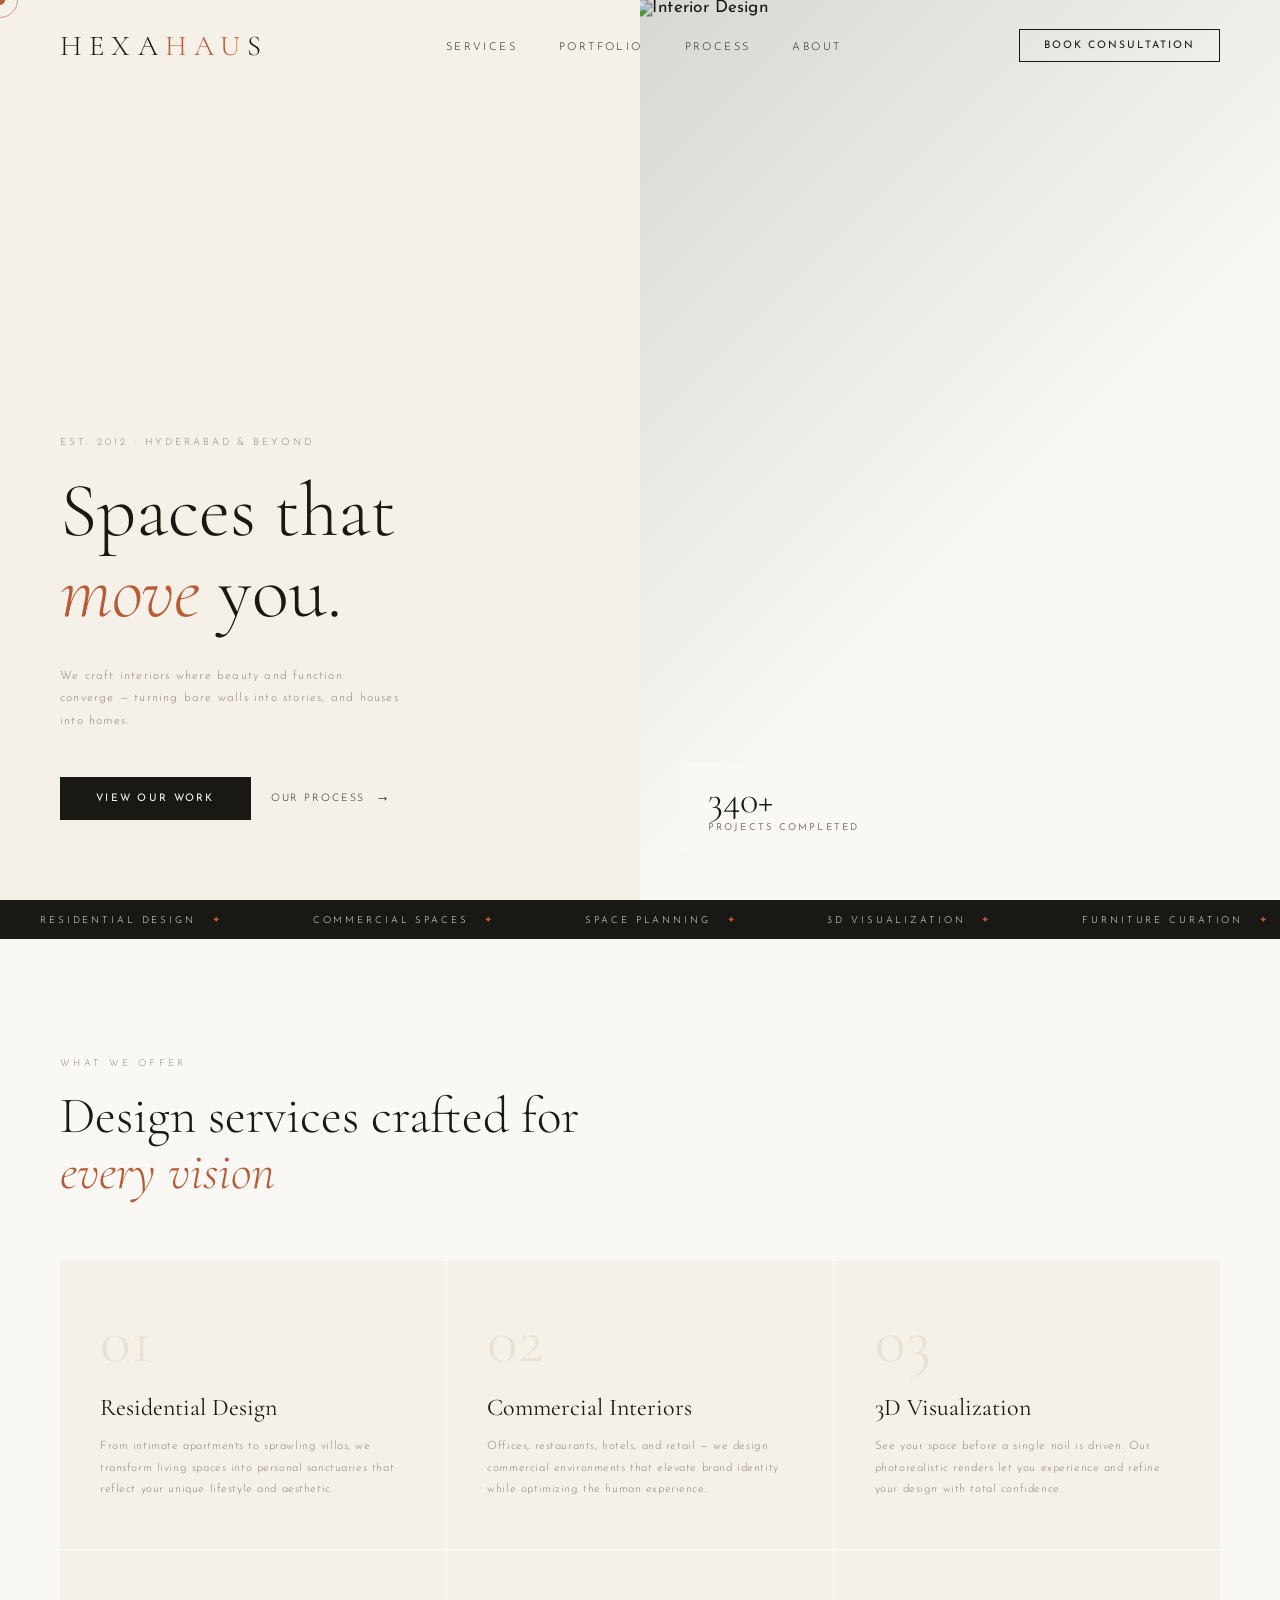
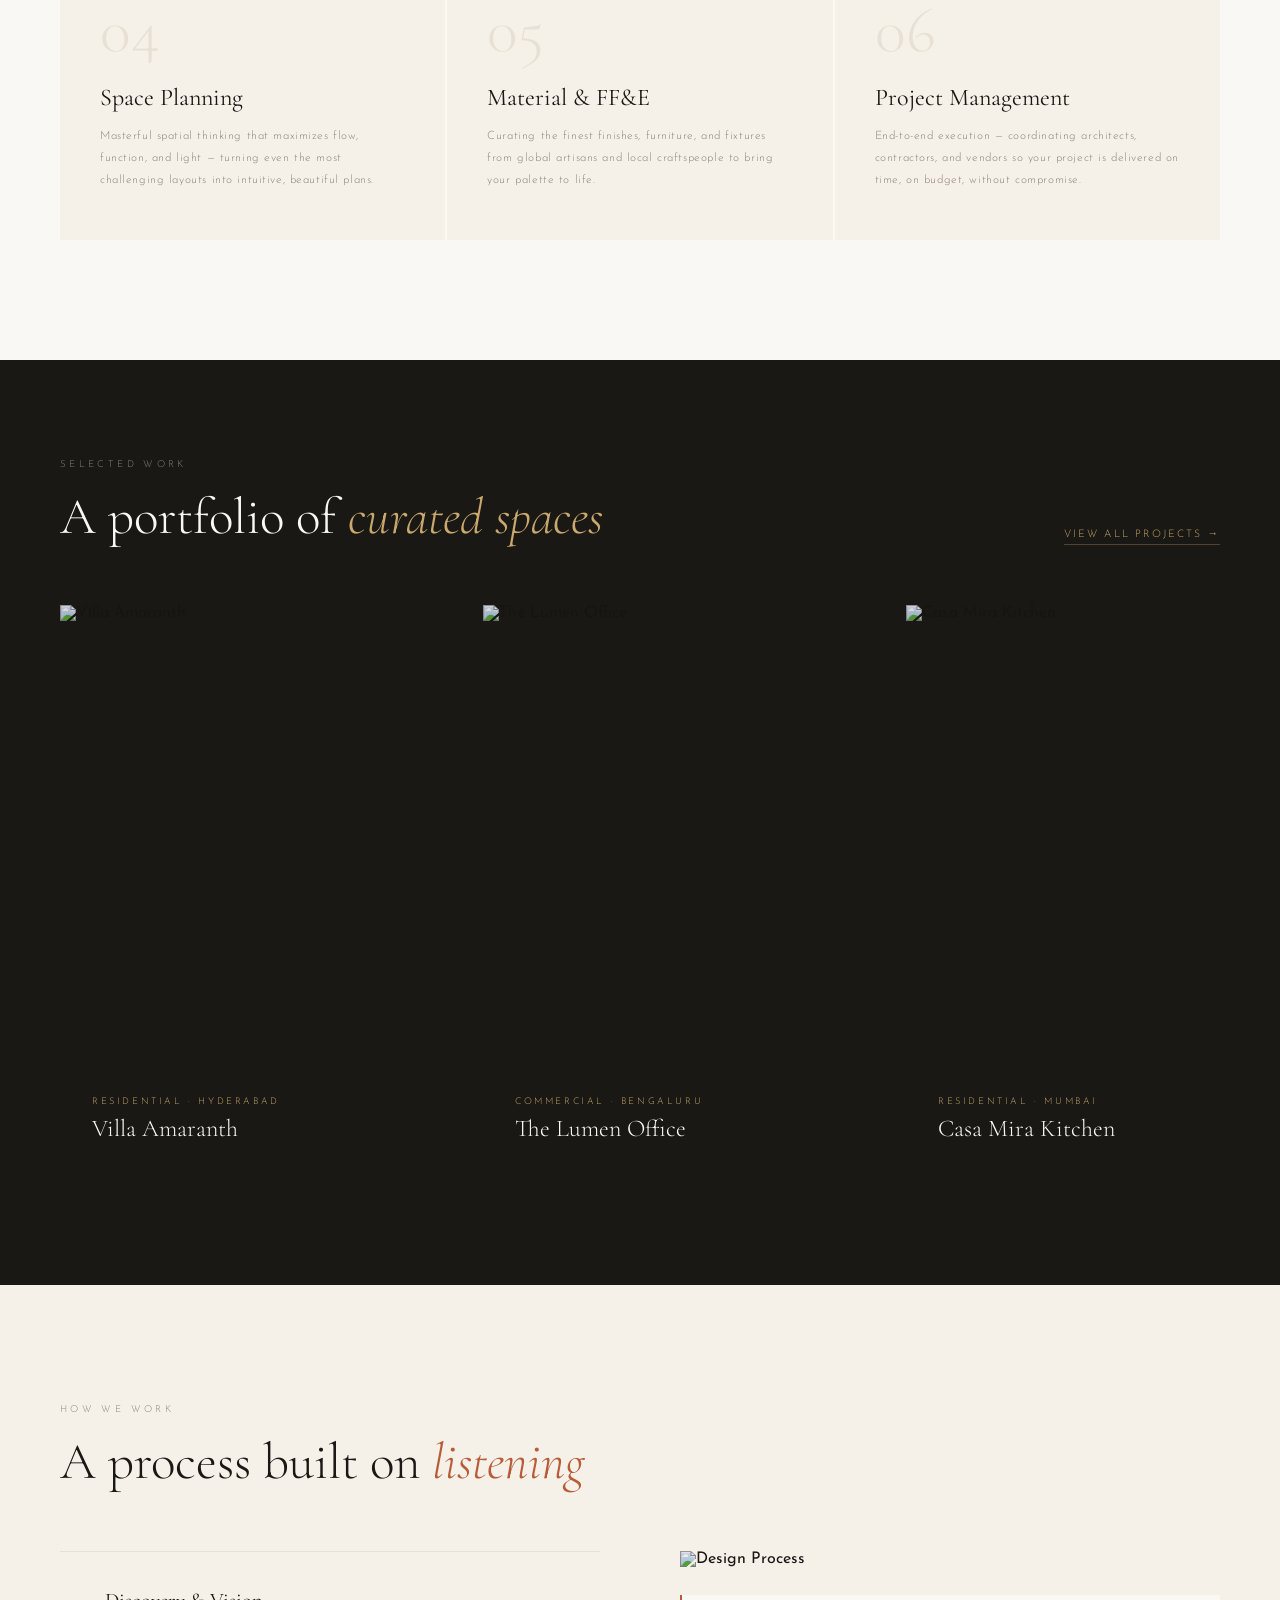
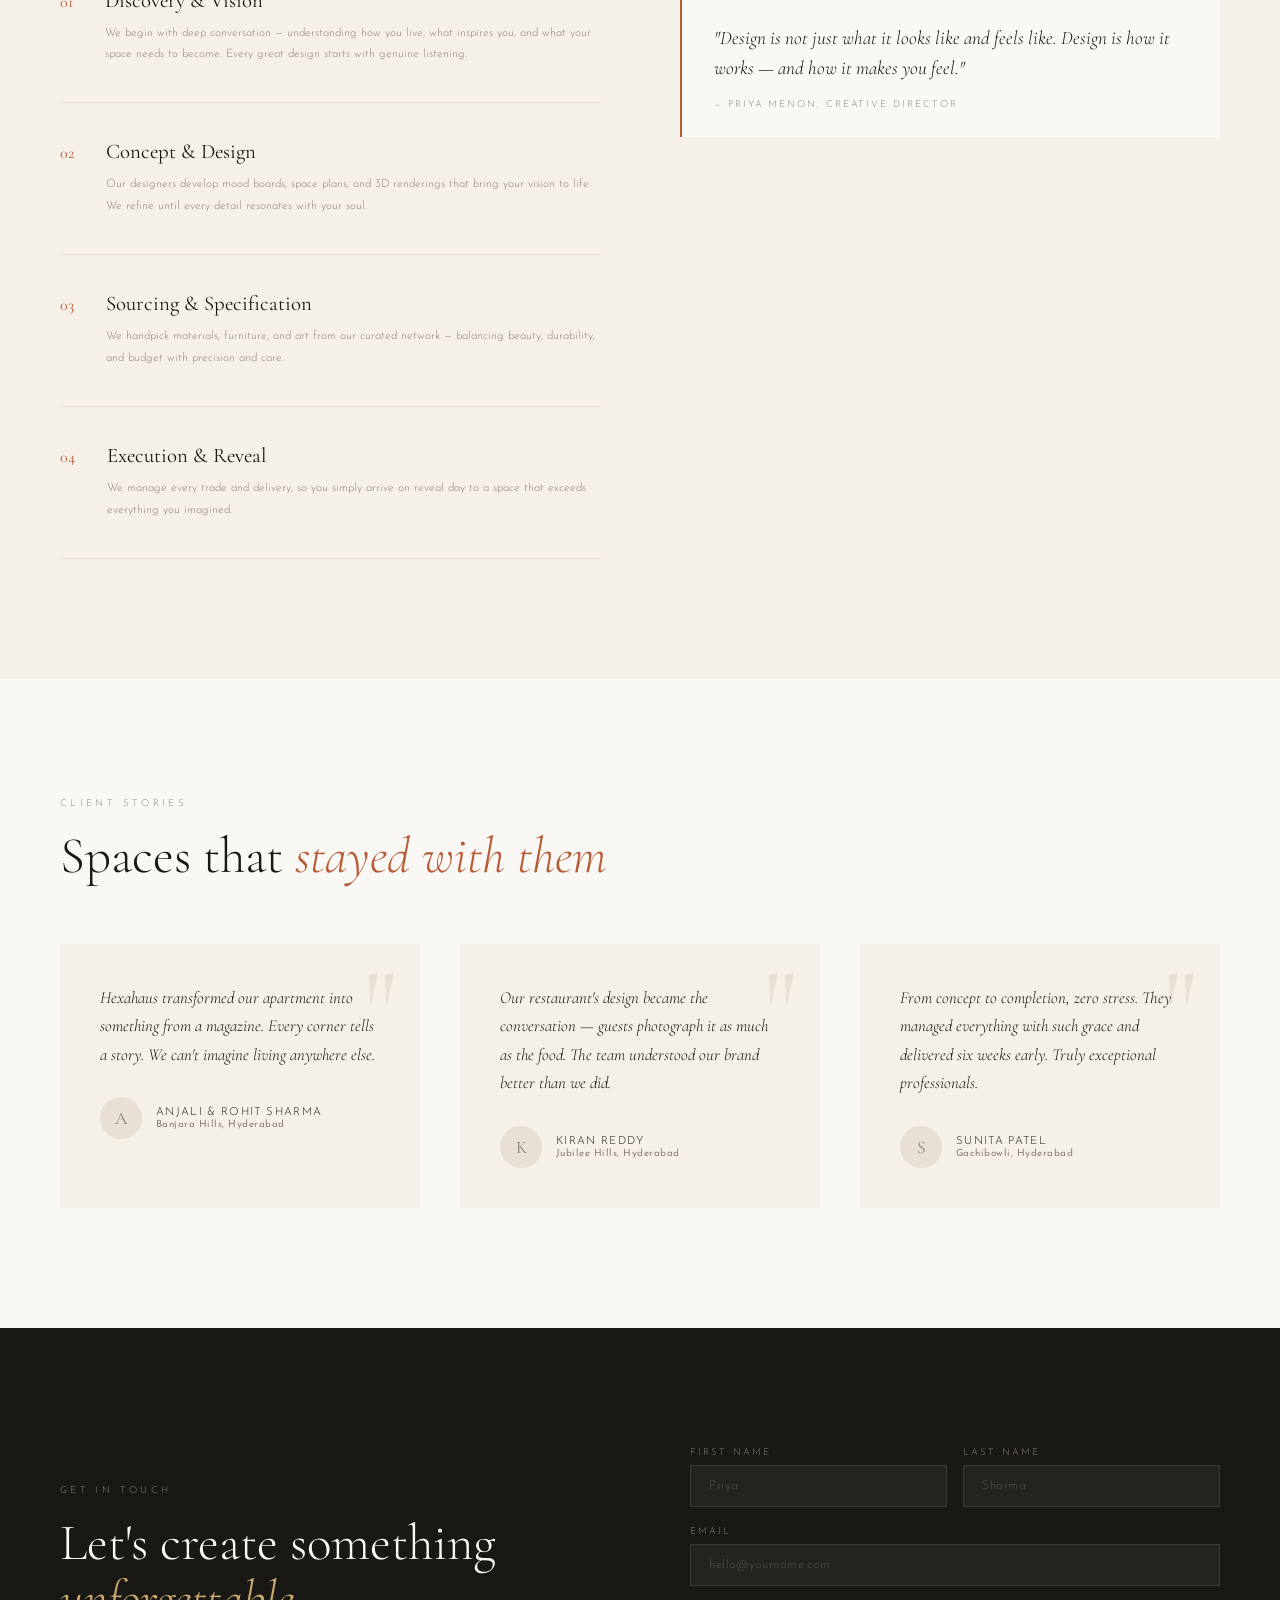
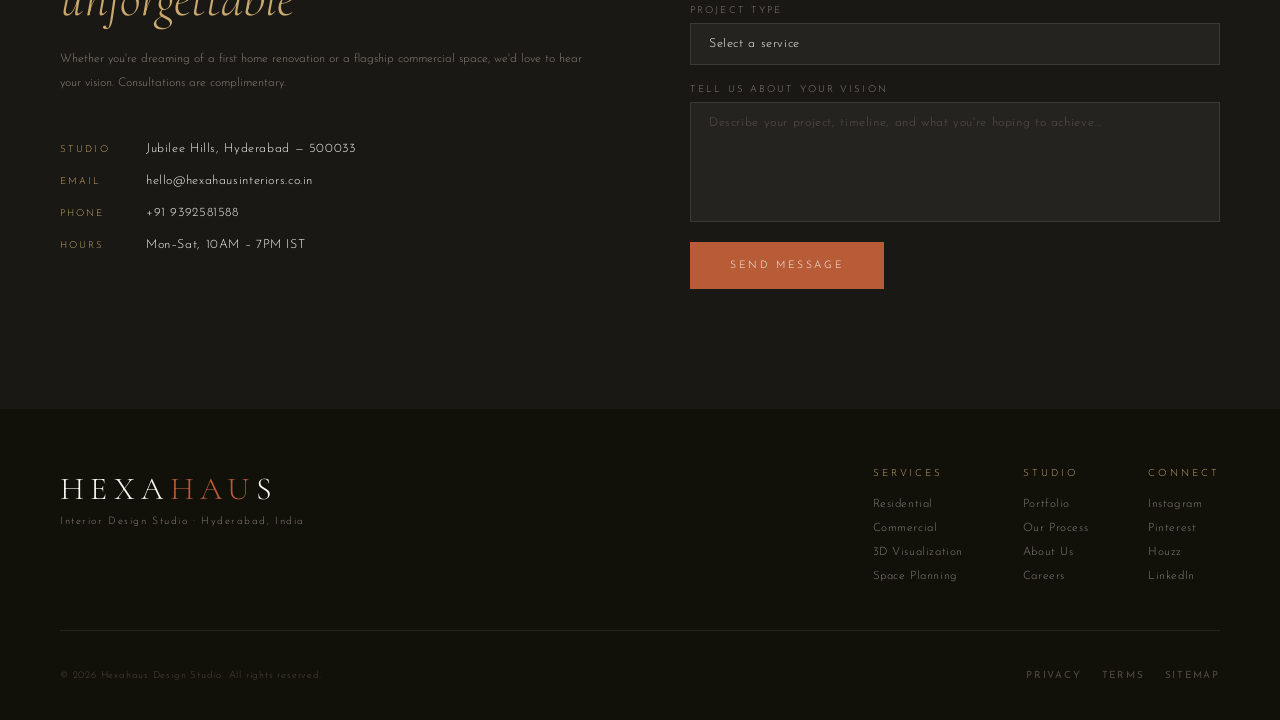
==== commit 394845b4: "Add files via upload" ====
--- a/index.html
+++ b/index.html
@@ -766,7 +766,7 @@
 
   <!-- NAV -->
   <nav id="navbar">
-    <a href="#" class="logo">MAIS<span>O</span>N</a>
+    <a href="#" class="logo">HEXA<span>HAU</span>S</a>
     <ul class="nav-links">
       <li><a href="#services">Services</a></li>
       <li><a href="#portfolio">Portfolio</a></li>
@@ -1050,7 +1050,7 @@
   <footer>
     <div class="footer-top">
       <div>
-        <a href="#" class="footer-logo">MAIS<span>O</span>N</a>
+        <a href="#" class="footer-logo">HEXA<span>HAU</span>S</a>
         <p class="footer-tagline">Interior Design Studio · Hyderabad, India</p>
       </div>
       <div class="footer-nav">
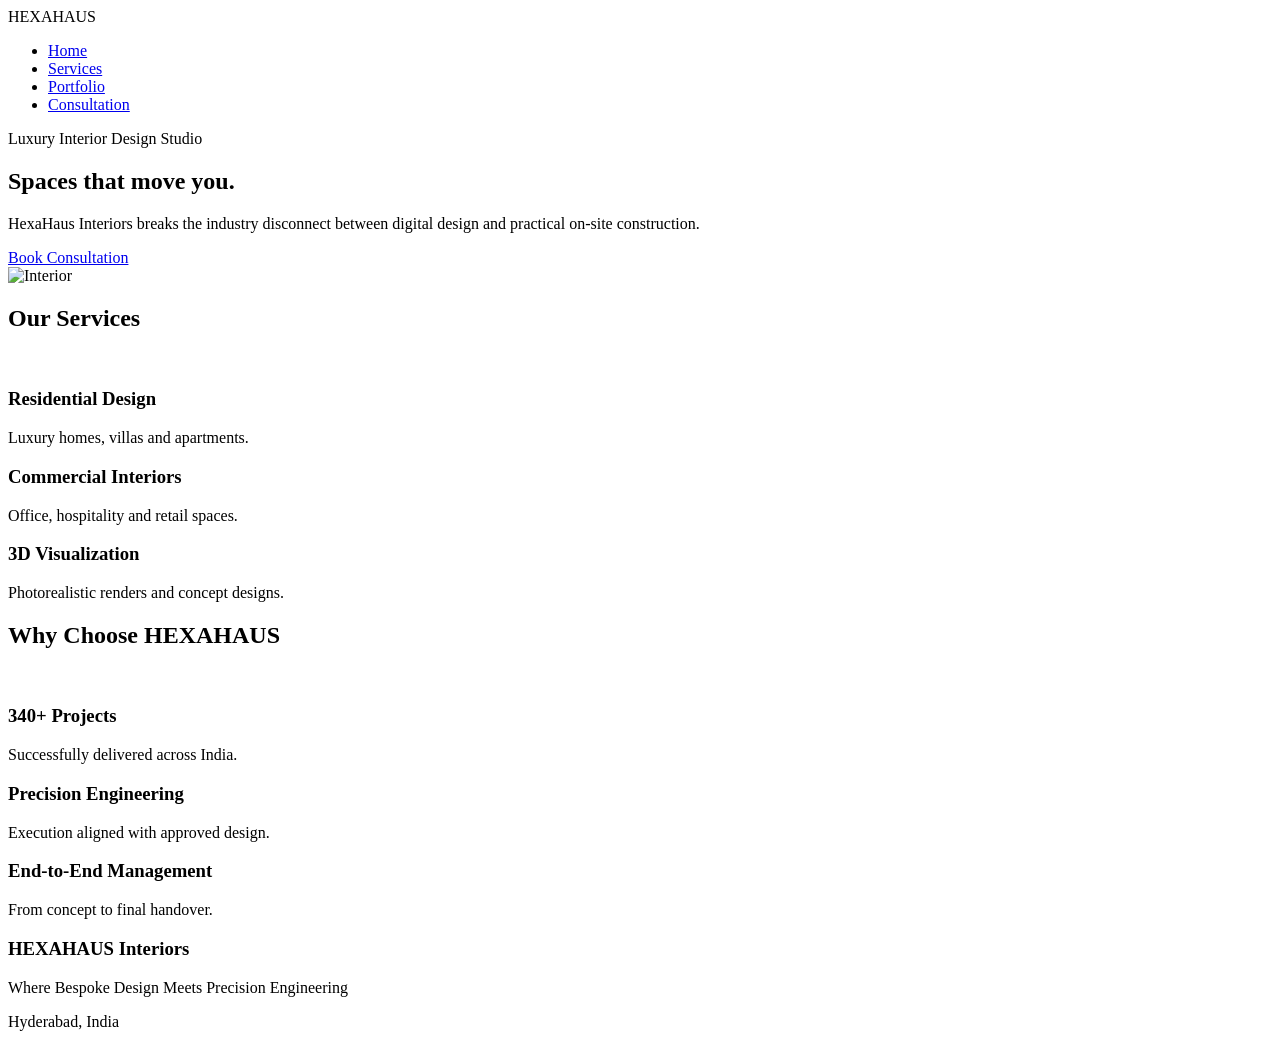
==== commit 403c3642: "Add files via upload" ====
--- a/index.html
+++ b/index.html
@@ -1,1144 +1,90 @@
-<!DOCTYPE html>
-<html lang="en">
-<head>
-  <meta charset="UTF-8" />
-  <meta name="viewport" content="width=device-width, initial-scale=1.0" />
-  <title>HEXAHAUS — Interior Design Studio</title>
-  <link rel="preconnect" href="https://fonts.googleapis.com" />
-  <link rel="preconnect" href="https://fonts.gstatic.com" crossorigin />
-  <link href="https://fonts.googleapis.com/css2?family=Cormorant+Garamond:ital,wght@0,300;0,400;0,500;1,300;1,400&family=Josefin+Sans:wght@200;300;400&display=swap" rel="stylesheet" />
-  <style>
-    :root {
-      --cream: #f5f0e8;
-      --warm-white: #faf8f4;
-      --charcoal: #1a1814;
-      --stone: #8c8278;
-      --terracotta: #b85c38;
-      --gold: #c9a96e;
-      --sage: #7a8c70;
-      --linen: #e8e0d4;
-    }
-
-    *, *::before, *::after { box-sizing: border-box; margin: 0; padding: 0; }
-
-    html { scroll-behavior: smooth; }
-
-    body {
-      font-family: 'Josefin Sans', sans-serif;
-      background: var(--warm-white);
-      color: var(--charcoal);
-      overflow-x: hidden;
-      cursor: none;
-    }
-
-    /* Custom cursor */
-    .cursor {
-      width: 10px; height: 10px;
-      background: var(--terracotta);
-      border-radius: 50%;
-      position: fixed;
-      top: 0; left: 0;
-      pointer-events: none;
-      z-index: 9999;
-      transform: translate(-50%, -50%);
-      transition: transform 0.1s ease, width 0.3s ease, height 0.3s ease, background 0.3s ease;
-    }
-    .cursor-ring {
-      width: 36px; height: 36px;
-      border: 1px solid var(--terracotta);
-      border-radius: 50%;
-      position: fixed;
-      top: 0; left: 0;
-      pointer-events: none;
-      z-index: 9998;
-      transform: translate(-50%, -50%);
-      transition: transform 0.18s ease, width 0.3s ease, height 0.3s ease, opacity 0.3s ease;
-      opacity: 0.6;
-    }
-    body:hover .cursor { opacity: 1; }
-
-    /* NAV */
-    nav {
-      position: fixed;
-      top: 0; left: 0; right: 0;
-      z-index: 100;
-      display: flex;
-      justify-content: space-between;
-      align-items: center;
-      padding: 28px 60px;
-      mix-blend-mode: normal;
-      transition: background 0.4s ease, padding 0.4s ease;
-    }
-    nav.scrolled {
-      background: rgba(250, 248, 244, 0.95);
-      backdrop-filter: blur(12px);
-      padding: 18px 60px;
-      box-shadow: 0 1px 0 var(--linen);
-    }
-    .logo {
-      font-family: 'Cormorant Garamond', serif;
-      font-size: 1.8rem;
-      font-weight: 300;
-      letter-spacing: 0.25em;
-      color: var(--charcoal);
-      text-decoration: none;
-    }
-    .logo span { color: var(--terracotta); }
-    .nav-links {
-      display: flex;
-      gap: 42px;
-      list-style: none;
-    }
-    .nav-links a {
-      font-size: 0.68rem;
-      letter-spacing: 0.22em;
-      text-transform: uppercase;
-      color: var(--charcoal);
-      text-decoration: none;
-      position: relative;
-      font-weight: 300;
-    }
-    .nav-links a::after {
-      content: '';
-      position: absolute;
-      bottom: -3px; left: 0;
-      width: 0; height: 1px;
-      background: var(--terracotta);
-      transition: width 0.35s ease;
-    }
-    .nav-links a:hover::after { width: 100%; }
-    .nav-cta {
-      font-size: 0.65rem;
-      letter-spacing: 0.2em;
-      text-transform: uppercase;
-      border: 1px solid var(--charcoal);
-      padding: 10px 24px;
-      color: var(--charcoal);
-      text-decoration: none;
-      transition: all 0.3s ease;
-    }
-    .nav-cta:hover {
-      background: var(--charcoal);
-      color: var(--warm-white);
-    }
-
-    /* HERO */
-    .hero {
-      height: 100vh;
-      min-height: 700px;
-      display: grid;
-      grid-template-columns: 1fr 1fr;
-      position: relative;
-      overflow: hidden;
-    }
-    .hero-left {
-      background: var(--cream);
-      display: flex;
-      flex-direction: column;
-      justify-content: flex-end;
-      padding: 0 60px 80px;
-      position: relative;
-      z-index: 2;
-    }
-    .hero-eyebrow {
-      font-size: 0.62rem;
-      letter-spacing: 0.3em;
-      text-transform: uppercase;
-      color: var(--stone);
-      margin-bottom: 24px;
-      font-weight: 300;
-    }
-    .hero-title {
-      font-family: 'Cormorant Garamond', serif;
-      font-size: clamp(3.5rem, 6vw, 6.5rem);
-      font-weight: 300;
-      line-height: 1.05;
-      color: var(--charcoal);
-      margin-bottom: 32px;
-    }
-    .hero-title em {
-      font-style: italic;
-      color: var(--terracotta);
-    }
-    .hero-sub {
-      font-size: 0.75rem;
-      letter-spacing: 0.1em;
-      color: var(--stone);
-      font-weight: 300;
-      line-height: 1.9;
-      max-width: 340px;
-      margin-bottom: 44px;
-    }
-    .hero-actions {
-      display: flex;
-      gap: 20px;
-      align-items: center;
-    }
-    .btn-primary {
-      background: var(--charcoal);
-      color: var(--warm-white);
-      font-family: 'Josefin Sans', sans-serif;
-      font-size: 0.65rem;
-      letter-spacing: 0.22em;
-      text-transform: uppercase;
-      padding: 16px 36px;
-      border: none;
-      cursor: none;
-      text-decoration: none;
-      transition: background 0.3s ease, transform 0.3s ease;
-      display: inline-block;
-    }
-    .btn-primary:hover {
-      background: var(--terracotta);
-      transform: translateY(-2px);
-    }
-    .btn-ghost {
-      font-size: 0.65rem;
-      letter-spacing: 0.18em;
-      text-transform: uppercase;
-      color: var(--charcoal);
-      text-decoration: none;
-      display: flex;
-      align-items: center;
-      gap: 10px;
-      font-weight: 300;
-    }
-    .btn-ghost::after {
-      content: '→';
-      font-size: 0.9rem;
-      transition: transform 0.3s ease;
-    }
-    .btn-ghost:hover::after { transform: translateX(5px); }
-
-    .hero-right {
-      position: relative;
-      overflow: hidden;
-    }
-    .hero-img-wrapper {
-      position: absolute;
-      inset: 0;
-      overflow: hidden;
-    }
-    .hero-img-wrapper img {
-      width: 100%; height: 100%;
-      object-fit: cover;
-      transform: scale(1.08);
-      transition: transform 8s ease;
-    }
-    .hero:hover .hero-img-wrapper img { transform: scale(1); }
-    .hero-img-overlay {
-      position: absolute;
-      inset: 0;
-      background: linear-gradient(135deg, rgba(26,24,20,0.15) 0%, transparent 60%);
-    }
-    .hero-badge {
-      position: absolute;
-      bottom: 48px;
-      left: 40px;
-      background: var(--warm-white);
-      padding: 20px 28px;
-      z-index: 3;
-    }
-    .hero-badge-num {
-      font-family: 'Cormorant Garamond', serif;
-      font-size: 2.4rem;
-      font-weight: 300;
-      color: var(--charcoal);
-      line-height: 1;
-    }
-    .hero-badge-label {
-      font-size: 0.6rem;
-      letter-spacing: 0.22em;
-      text-transform: uppercase;
-      color: var(--stone);
-      margin-top: 4px;
-    }
-
-    /* TICKER */
-    .ticker {
-      background: var(--charcoal);
-      color: var(--warm-white);
-      padding: 14px 0;
-      overflow: hidden;
-    }
-    .ticker-track {
-      display: flex;
-      gap: 0;
-      animation: ticker 28s linear infinite;
-      white-space: nowrap;
-    }
-    .ticker-item {
-      font-size: 0.6rem;
-      letter-spacing: 0.3em;
-      text-transform: uppercase;
-      font-weight: 300;
-      padding: 0 40px;
-      flex-shrink: 0;
-    }
-    .ticker-sep {
-      color: var(--terracotta);
-      padding: 0 10px;
-    }
-    @keyframes ticker {
-      from { transform: translateX(0); }
-      to { transform: translateX(-50%); }
-    }
-
-    /* SERVICES */
-    .section { padding: 120px 60px; }
-    .section-eyebrow {
-      font-size: 0.6rem;
-      letter-spacing: 0.35em;
-      text-transform: uppercase;
-      color: var(--stone);
-      margin-bottom: 20px;
-      font-weight: 300;
-    }
-    .section-title {
-      font-family: 'Cormorant Garamond', serif;
-      font-size: clamp(2.4rem, 4vw, 4rem);
-      font-weight: 300;
-      line-height: 1.1;
-      color: var(--charcoal);
-      max-width: 580px;
-      margin-bottom: 60px;
-    }
-    .section-title em { font-style: italic; color: var(--terracotta); }
-
-    .services-grid {
-      display: grid;
-      grid-template-columns: repeat(3, 1fr);
-      gap: 2px;
-    }
-    .service-card {
-      background: var(--cream);
-      padding: 48px 40px;
-      position: relative;
-      overflow: hidden;
-      transition: transform 0.4s ease;
-    }
-    .service-card::before {
-      content: '';
-      position: absolute;
-      bottom: 0; left: 0;
-      width: 100%; height: 3px;
-      background: var(--terracotta);
-      transform: scaleX(0);
-      transform-origin: left;
-      transition: transform 0.4s ease;
-    }
-    .service-card:hover::before { transform: scaleX(1); }
-    .service-card:hover { transform: translateY(-6px); }
-    .service-num {
-      font-family: 'Cormorant Garamond', serif;
-      font-size: 4rem;
-      font-weight: 300;
-      color: var(--linen);
-      line-height: 1;
-      margin-bottom: 20px;
-    }
-    .service-name {
-      font-family: 'Cormorant Garamond', serif;
-      font-size: 1.5rem;
-      font-weight: 400;
-      color: var(--charcoal);
-      margin-bottom: 14px;
-    }
-    .service-desc {
-      font-size: 0.72rem;
-      line-height: 1.9;
-      color: var(--stone);
-      font-weight: 300;
-      letter-spacing: 0.05em;
-    }
-
-    /* PORTFOLIO */
-    .portfolio-section {
-      padding: 100px 0 120px;
-      background: var(--charcoal);
-    }
-    .portfolio-header {
-      padding: 0 60px;
-      display: flex;
-      justify-content: space-between;
-      align-items: flex-end;
-      margin-bottom: 60px;
-    }
-    .portfolio-section .section-eyebrow { color: var(--stone); }
-    .portfolio-section .section-title { color: var(--warm-white); margin-bottom: 0; }
-    .portfolio-section .section-title em { color: var(--gold); }
-    .portfolio-link {
-      font-size: 0.65rem;
-      letter-spacing: 0.2em;
-      text-transform: uppercase;
-      color: var(--gold);
-      text-decoration: none;
-      display: flex;
-      align-items: center;
-      gap: 10px;
-      font-weight: 300;
-      border-bottom: 1px solid rgba(201,169,110,0.3);
-      padding-bottom: 4px;
-      transition: gap 0.3s ease;
-    }
-    .portfolio-link:hover { gap: 16px; }
-
-    .portfolio-scroll {
-      display: flex;
-      gap: 3px;
-      padding: 0 60px;
-      overflow-x: auto;
-      scrollbar-width: none;
-    }
-    .portfolio-scroll::-webkit-scrollbar { display: none; }
-
-    .portfolio-item {
-      flex: 0 0 420px;
-      height: 560px;
-      position: relative;
-      overflow: hidden;
-      cursor: none;
-    }
-    .portfolio-item img {
-      width: 100%; height: 100%;
-      object-fit: cover;
-      transition: transform 0.6s ease;
-      filter: brightness(0.85);
-    }
-    .portfolio-item:hover img {
-      transform: scale(1.06);
-      filter: brightness(0.7);
-    }
-    .portfolio-item-info {
-      position: absolute;
-      bottom: 0; left: 0; right: 0;
-      padding: 40px 32px 32px;
-      background: linear-gradient(to top, rgba(26,24,20,0.85) 0%, transparent 100%);
-      transform: translateY(10px);
-      transition: transform 0.4s ease;
-    }
-    .portfolio-item:hover .portfolio-item-info { transform: translateY(0); }
-    .portfolio-item-cat {
-      font-size: 0.58rem;
-      letter-spacing: 0.28em;
-      text-transform: uppercase;
-      color: var(--gold);
-      font-weight: 300;
-      margin-bottom: 8px;
-    }
-    .portfolio-item-name {
-      font-family: 'Cormorant Garamond', serif;
-      font-size: 1.5rem;
-      font-weight: 300;
-      color: var(--warm-white);
-    }
-
-    /* PROCESS */
-    .process-section {
-      padding: 120px 60px;
-      background: var(--cream);
-    }
-    .process-grid {
-      display: grid;
-      grid-template-columns: 1fr 1fr;
-      gap: 80px;
-      align-items: start;
-      margin-top: 60px;
-    }
-    .process-steps { display: flex; flex-direction: column; gap: 0; }
-    .process-step {
-      display: flex;
-      gap: 32px;
-      padding: 36px 0;
-      border-bottom: 1px solid var(--linen);
-      position: relative;
-    }
-    .process-step:first-child { border-top: 1px solid var(--linen); }
-    .step-num {
-      font-family: 'Cormorant Garamond', serif;
-      font-size: 1rem;
-      font-weight: 400;
-      color: var(--terracotta);
-      flex-shrink: 0;
-      padding-top: 4px;
-    }
-    .step-content {}
-    .step-title {
-      font-family: 'Cormorant Garamond', serif;
-      font-size: 1.3rem;
-      font-weight: 400;
-      color: var(--charcoal);
-      margin-bottom: 10px;
-    }
-    .step-desc {
-      font-size: 0.72rem;
-      line-height: 1.9;
-      color: var(--stone);
-      font-weight: 300;
-    }
-    .process-visual {
-      position: sticky;
-      top: 100px;
-    }
-    .process-img {
-      width: 100%;
-      aspect-ratio: 3/4;
-      object-fit: cover;
-      filter: brightness(0.92);
-    }
-    .process-quote {
-      margin-top: 28px;
-      padding: 28px 32px;
-      border-left: 2px solid var(--terracotta);
-      background: var(--warm-white);
-    }
-    .process-quote-text {
-      font-family: 'Cormorant Garamond', serif;
-      font-size: 1.2rem;
-      font-style: italic;
-      font-weight: 300;
-      color: var(--charcoal);
-      line-height: 1.6;
-    }
-    .process-quote-author {
-      font-size: 0.6rem;
-      letter-spacing: 0.2em;
-      text-transform: uppercase;
-      color: var(--stone);
-      margin-top: 16px;
-      font-weight: 300;
-    }
-
-    /* TESTIMONIALS */
-    .testimonials {
-      padding: 120px 60px;
-      background: var(--warm-white);
-    }
-    .testimonials-grid {
-      display: grid;
-      grid-template-columns: repeat(3, 1fr);
-      gap: 40px;
-      margin-top: 60px;
-    }
-    .testimonial {
-      padding: 40px;
-      background: var(--cream);
-      position: relative;
-    }
-    .testimonial::before {
-      content: '"';
-      font-family: 'Cormorant Garamond', serif;
-      font-size: 7rem;
-      color: var(--linen);
-      position: absolute;
-      top: 10px; right: 24px;
-      line-height: 1;
-    }
-    .testimonial-text {
-      font-family: 'Cormorant Garamond', serif;
-      font-size: 1.05rem;
-      font-style: italic;
-      font-weight: 300;
-      color: var(--charcoal);
-      line-height: 1.7;
-      margin-bottom: 28px;
-      position: relative;
-      z-index: 1;
-    }
-    .testimonial-author {
-      display: flex;
-      align-items: center;
-      gap: 14px;
-    }
-    .author-avatar {
-      width: 42px; height: 42px;
-      border-radius: 50%;
-      background: var(--linen);
-      display: flex;
-      align-items: center;
-      justify-content: center;
-      font-family: 'Cormorant Garamond', serif;
-      font-size: 1.1rem;
-      color: var(--stone);
-    }
-    .author-name {
-      font-size: 0.7rem;
-      letter-spacing: 0.12em;
-      text-transform: uppercase;
-      color: var(--charcoal);
-      font-weight: 300;
-    }
-    .author-location {
-      font-size: 0.62rem;
-      color: var(--stone);
-      margin-top: 2px;
-      letter-spacing: 0.05em;
-    }
-
-    /* CONTACT */
-    .contact-section {
-      padding: 120px 60px;
-      background: var(--charcoal);
-      display: grid;
-      grid-template-columns: 1fr 1fr;
-      gap: 100px;
-      align-items: center;
-    }
-    .contact-section .section-title { color: var(--warm-white); margin-bottom: 20px; }
-    .contact-section .section-title em { color: var(--gold); }
-    .contact-desc {
-      font-size: 0.75rem;
-      line-height: 2;
-      color: var(--stone);
-      font-weight: 300;
-      margin-bottom: 48px;
-    }
-    .contact-info { display: flex; flex-direction: column; gap: 20px; }
-    .contact-item {
-      display: flex;
-      gap: 16px;
-      align-items: flex-start;
-    }
-    .contact-item-label {
-      font-size: 0.6rem;
-      letter-spacing: 0.22em;
-      text-transform: uppercase;
-      color: var(--gold);
-      font-weight: 300;
-      min-width: 70px;
-      padding-top: 2px;
-    }
-    .contact-item-value {
-      font-size: 0.78rem;
-      color: var(--warm-white);
-      font-weight: 300;
-      letter-spacing: 0.05em;
-    }
-    .contact-form { display: flex; flex-direction: column; gap: 20px; }
-    .form-row { display: grid; grid-template-columns: 1fr 1fr; gap: 16px; }
-    .form-group { display: flex; flex-direction: column; gap: 8px; }
-    .form-label {
-      font-size: 0.6rem;
-      letter-spacing: 0.22em;
-      text-transform: uppercase;
-      color: var(--stone);
-      font-weight: 300;
-    }
-    .form-control {
-      background: rgba(255,255,255,0.05);
-      border: 1px solid rgba(255,255,255,0.1);
-      color: var(--warm-white);
-      font-family: 'Josefin Sans', sans-serif;
-      font-size: 0.78rem;
-      font-weight: 300;
-      padding: 14px 18px;
-      outline: none;
-      transition: border-color 0.3s ease, background 0.3s ease;
-      letter-spacing: 0.05em;
-    }
-    .form-control::placeholder { color: rgba(140,130,120,0.5); }
-    .form-control:focus {
-      border-color: var(--gold);
-      background: rgba(255,255,255,0.08);
-    }
-    textarea.form-control { resize: none; min-height: 120px; }
-    .btn-submit {
-      background: var(--terracotta);
-      color: var(--warm-white);
-      font-family: 'Josefin Sans', sans-serif;
-      font-size: 0.65rem;
-      letter-spacing: 0.25em;
-      text-transform: uppercase;
-      padding: 18px 40px;
-      border: none;
-      cursor: none;
-      align-self: flex-start;
-      transition: background 0.3s ease, transform 0.3s ease;
-      font-weight: 300;
-    }
-    .btn-submit:hover {
-      background: var(--gold);
-      transform: translateY(-2px);
-    }
-
-    /* FOOTER */
-    footer {
-      background: #111009;
-      padding: 60px 60px 40px;
-    }
-    .footer-top {
-      display: flex;
-      justify-content: space-between;
-      align-items: flex-start;
-      padding-bottom: 48px;
-      border-bottom: 1px solid rgba(255,255,255,0.08);
-      margin-bottom: 40px;
-    }
-    .footer-logo {
-      font-family: 'Cormorant Garamond', serif;
-      font-size: 2rem;
-      font-weight: 300;
-      letter-spacing: 0.2em;
-      color: var(--warm-white);
-      text-decoration: none;
-    }
-    .footer-logo span { color: var(--terracotta); }
-    .footer-tagline {
-      font-size: 0.65rem;
-      letter-spacing: 0.15em;
-      color: var(--stone);
-      margin-top: 8px;
-      font-weight: 300;
-    }
-    .footer-nav { display: flex; gap: 60px; }
-    .footer-nav-col {}
-    .footer-nav-title {
-      font-size: 0.62rem;
-      letter-spacing: 0.3em;
-      text-transform: uppercase;
-      color: var(--gold);
-      font-weight: 300;
-      margin-bottom: 20px;
-    }
-    .footer-nav-links { display: flex; flex-direction: column; gap: 12px; }
-    .footer-nav-links a {
-      font-size: 0.72rem;
-      color: rgba(245,240,232,0.5);
-      text-decoration: none;
-      font-weight: 300;
-      letter-spacing: 0.05em;
-      transition: color 0.3s ease;
-    }
-    .footer-nav-links a:hover { color: var(--warm-white); }
-    .footer-bottom {
-      display: flex;
-      justify-content: space-between;
-      align-items: center;
-    }
-    .footer-copy {
-      font-size: 0.62rem;
-      color: rgba(140,130,120,0.5);
-      font-weight: 300;
-      letter-spacing: 0.08em;
-    }
-    .footer-socials { display: flex; gap: 20px; }
-    .footer-socials a {
-      font-size: 0.62rem;
-      letter-spacing: 0.18em;
-      text-transform: uppercase;
-      color: rgba(140,130,120,0.5);
-      text-decoration: none;
-      transition: color 0.3s ease;
-    }
-    .footer-socials a:hover { color: var(--gold); }
-
-    /* ANIMATIONS */
-    .reveal {
-      opacity: 0;
-      transform: translateY(30px);
-      transition: opacity 0.8s ease, transform 0.8s ease;
-    }
-    .reveal.visible {
-      opacity: 1;
-      transform: translateY(0);
-    }
-    .reveal-delay-1 { transition-delay: 0.1s; }
-    .reveal-delay-2 { transition-delay: 0.2s; }
-    .reveal-delay-3 { transition-delay: 0.3s; }
-    .reveal-delay-4 { transition-delay: 0.4s; }
-
-    /* SCROLL INDICATOR */
-    .scroll-indicator {
-      position: fixed;
-      top: 0; left: 0;
-      height: 2px;
-      background: var(--terracotta);
-      z-index: 200;
-      transition: width 0.1s linear;
-    }
-  </style>
-</head>
-<body>
-
-  <div class="cursor" id="cursor"></div>
-  <div class="cursor-ring" id="cursorRing"></div>
-  <div class="scroll-indicator" id="scrollIndicator"></div>
-
-  <!-- NAV -->
-  <nav id="navbar">
-    <a href="#" class="logo">HEXA<span>HAU</span>S</a>
-    <ul class="nav-links">
-      <li><a href="#services">Services</a></li>
-      <li><a href="#portfolio">Portfolio</a></li>
-      <li><a href="#process">Process</a></li>
-      <li><a href="#about">About</a></li>
-    </ul>
-    <a href="#contact" class="nav-cta">Book Consultation</a>
-  </nav>
-
-  <!-- HERO -->
-  <section class="hero">
-    <div class="hero-left">
-      <p class="hero-eyebrow">Est. 2012 · Hyderabad & Beyond</p>
-      <h1 class="hero-title">
-        Spaces that<br>
-        <em>move</em> you.
-      </h1>
-      <p class="hero-sub">We craft interiors where beauty and function converge — turning bare walls into stories, and houses into homes.</p>
-      <div class="hero-actions">
-        <a href="#portfolio" class="btn-primary">View Our Work</a>
-        <a href="#process" class="btn-ghost">Our Process</a>
-      </div>
-    </div>
-    <div class="hero-right">
-      <div class="hero-img-wrapper">
-        <img src="https://images.unsplash.com/photo-1586023492125-27b2c045efd7?w=1200&auto=format&fit=crop&q=80" alt="Interior Design" />
-        <div class="hero-img-overlay"></div>
-      </div>
-      <div class="hero-badge">
-        <div class="hero-badge-num">340+</div>
-        <div class="hero-badge-label">Projects Completed</div>
-      </div>
-    </div>
-  </section>
-
-  <!-- TICKER -->
-  <div class="ticker">
-    <div class="ticker-track" id="ticker">
-      <span class="ticker-item">Residential Design <span class="ticker-sep">✦</span></span>
-      <span class="ticker-item">Commercial Spaces <span class="ticker-sep">✦</span></span>
-      <span class="ticker-item">Space Planning <span class="ticker-sep">✦</span></span>
-      <span class="ticker-item">3D Visualization <span class="ticker-sep">✦</span></span>
-      <span class="ticker-item">Furniture Curation <span class="ticker-sep">✦</span></span>
-      <span class="ticker-item">Lighting Design <span class="ticker-sep">✦</span></span>
-      <span class="ticker-item">Material Sourcing <span class="ticker-sep">✦</span></span>
-      <span class="ticker-item">Project Management <span class="ticker-sep">✦</span></span>
-      <span class="ticker-item">Residential Design <span class="ticker-sep">✦</span></span>
-      <span class="ticker-item">Commercial Spaces <span class="ticker-sep">✦</span></span>
-      <span class="ticker-item">Space Planning <span class="ticker-sep">✦</span></span>
-      <span class="ticker-item">3D Visualization <span class="ticker-sep">✦</span></span>
-      <span class="ticker-item">Furniture Curation <span class="ticker-sep">✦</span></span>
-      <span class="ticker-item">Lighting Design <span class="ticker-sep">✦</span></span>
-      <span class="ticker-item">Material Sourcing <span class="ticker-sep">✦</span></span>
-      <span class="ticker-item">Project Management <span class="ticker-sep">✦</span></span>
-    </div>
-  </div>
-
-  <!-- SERVICES -->
-  <section class="section" id="services">
-    <p class="section-eyebrow reveal">What We Offer</p>
-    <h2 class="section-title reveal reveal-delay-1">Design services crafted for <em>every vision</em></h2>
-    <div class="services-grid">
-      <div class="service-card reveal reveal-delay-1">
-        <div class="service-num">01</div>
-        <div class="service-name">Residential Design</div>
-        <p class="service-desc">From intimate apartments to sprawling villas, we transform living spaces into personal sanctuaries that reflect your unique lifestyle and aesthetic.</p>
-      </div>
-      <div class="service-card reveal reveal-delay-2">
-        <div class="service-num">02</div>
-        <div class="service-name">Commercial Interiors</div>
-        <p class="service-desc">Offices, restaurants, hotels, and retail — we design commercial environments that elevate brand identity while optimizing the human experience.</p>
-      </div>
-      <div class="service-card reveal reveal-delay-3">
-        <div class="service-num">03</div>
-        <div class="service-name">3D Visualization</div>
-        <p class="service-desc">See your space before a single nail is driven. Our photorealistic renders let you experience and refine your design with total confidence.</p>
-      </div>
-      <div class="service-card reveal reveal-delay-1">
-        <div class="service-num">04</div>
-        <div class="service-name">Space Planning</div>
-        <p class="service-desc">Masterful spatial thinking that maximizes flow, function, and light — turning even the most challenging layouts into intuitive, beautiful plans.</p>
-      </div>
-      <div class="service-card reveal reveal-delay-2">
-        <div class="service-num">05</div>
-        <div class="service-name">Material & FF&E</div>
-        <p class="service-desc">Curating the finest finishes, furniture, and fixtures from global artisans and local craftspeople to bring your palette to life.</p>
-      </div>
-      <div class="service-card reveal reveal-delay-3">
-        <div class="service-num">06</div>
-        <div class="service-name">Project Management</div>
-        <p class="service-desc">End-to-end execution — coordinating architects, contractors, and vendors so your project is delivered on time, on budget, without compromise.</p>
-      </div>
-    </div>
-  </section>
-
-  <!-- PORTFOLIO -->
-  <section class="portfolio-section" id="portfolio">
-    <div class="portfolio-header">
-      <div>
-        <p class="section-eyebrow reveal">Selected Work</p>
-        <h2 class="section-title reveal reveal-delay-1">A portfolio of <em>curated spaces</em></h2>
-      </div>
-      <a href="#" class="portfolio-link reveal">View All Projects →</a>
-    </div>
-    <div class="portfolio-scroll">
-      <div class="portfolio-item reveal">
-        <img src="https://images.unsplash.com/photo-1600585154340-be6161a56a0c?w=800&auto=format&fit=crop&q=80" alt="Villa Amaranth" />
-        <div class="portfolio-item-info">
-          <div class="portfolio-item-cat">Residential · Hyderabad</div>
-          <div class="portfolio-item-name">Villa Amaranth</div>
-        </div>
-      </div>
-      <div class="portfolio-item reveal reveal-delay-1">
-        <img src="https://images.unsplash.com/photo-1615529328331-f8917597711f?w=800&auto=format&fit=crop&q=80" alt="The Lumen Office" />
-        <div class="portfolio-item-info">
-          <div class="portfolio-item-cat">Commercial · Bengaluru</div>
-          <div class="portfolio-item-name">The Lumen Office</div>
-        </div>
-      </div>
-      <div class="portfolio-item reveal reveal-delay-2">
-        <img src="https://images.unsplash.com/photo-1556909114-f6e7ad7d3136?w=800&auto=format&fit=crop&q=80" alt="Casa Mira Kitchen" />
-        <div class="portfolio-item-info">
-          <div class="portfolio-item-cat">Residential · Mumbai</div>
-          <div class="portfolio-item-name">Casa Mira Kitchen</div>
-        </div>
-      </div>
-      <div class="portfolio-item reveal reveal-delay-3">
-        <img src="https://images.unsplash.com/photo-1631049307264-da0ec9d70304?w=800&auto=format&fit=crop&q=80" alt="Terrace Suite" />
-        <div class="portfolio-item-info">
-          <div class="portfolio-item-cat">Hospitality · Goa</div>
-          <div class="portfolio-item-name">Terrace Suite Hotel</div>
-        </div>
-      </div>
-    </div>
-  </section>
-
-  <!-- PROCESS -->
-  <section class="process-section" id="process">
-    <p class="section-eyebrow reveal">How We Work</p>
-    <h2 class="section-title reveal reveal-delay-1">A process built on <em>listening</em></h2>
-    <div class="process-grid">
-      <div class="process-steps">
-        <div class="process-step reveal">
-          <div class="step-num">01</div>
-          <div class="step-content">
-            <div class="step-title">Discovery & Vision</div>
-            <p class="step-desc">We begin with deep conversation — understanding how you live, what inspires you, and what your space needs to become. Every great design starts with genuine listening.</p>
-          </div>
-        </div>
-        <div class="process-step reveal reveal-delay-1">
-          <div class="step-num">02</div>
-          <div class="step-content">
-            <div class="step-title">Concept & Design</div>
-            <p class="step-desc">Our designers develop mood boards, space plans, and 3D renderings that bring your vision to life. We refine until every detail resonates with your soul.</p>
-          </div>
-        </div>
-        <div class="process-step reveal reveal-delay-2">
-          <div class="step-num">03</div>
-          <div class="step-content">
-            <div class="step-title">Sourcing & Specification</div>
-            <p class="step-desc">We handpick materials, furniture, and art from our curated network — balancing beauty, durability, and budget with precision and care.</p>
-          </div>
-        </div>
-        <div class="process-step reveal reveal-delay-3">
-          <div class="step-num">04</div>
-          <div class="step-content">
-            <div class="step-title">Execution & Reveal</div>
-            <p class="step-desc">We manage every trade and delivery, so you simply arrive on reveal day to a space that exceeds everything you imagined.</p>
-          </div>
-        </div>
-      </div>
-      <div class="process-visual reveal reveal-delay-2">
-        <img class="process-img" src="https://images.unsplash.com/photo-1600566753376-12c8ab7fb75b?w=800&auto=format&fit=crop&q=80" alt="Design Process" />
-        <div class="process-quote">
-          <p class="process-quote-text">"Design is not just what it looks like and feels like. Design is how it works — and how it makes you feel."</p>
-          <p class="process-quote-author">— Priya Menon, Creative Director</p>
-        </div>
-      </div>
-    </div>
-  </section>
-
-  <!-- TESTIMONIALS -->
-  <section class="testimonials" id="about">
-    <p class="section-eyebrow reveal">Client Stories</p>
-    <h2 class="section-title reveal reveal-delay-1">Spaces that <em>stayed with them</em></h2>
-    <div class="testimonials-grid">
-      <div class="testimonial reveal reveal-delay-1">
-        <p class="testimonial-text">Hexahaus transformed our apartment into something from a magazine. Every corner tells a story. We can't imagine living anywhere else.</p>
-        <div class="testimonial-author">
-          <div class="author-avatar">A</div>
-          <div>
-            <div class="author-name">Anjali & Rohit Sharma</div>
-            <div class="author-location">Banjara Hills, Hyderabad</div>
-          </div>
-        </div>
-      </div>
-      <div class="testimonial reveal reveal-delay-2">
-        <p class="testimonial-text">Our restaurant's design became the conversation — guests photograph it as much as the food. The team understood our brand better than we did.</p>
-        <div class="testimonial-author">
-          <div class="author-avatar">K</div>
-          <div>
-            <div class="author-name">Kiran Reddy</div>
-            <div class="author-location">Jubilee Hills, Hyderabad</div>
-          </div>
-        </div>
-      </div>
-      <div class="testimonial reveal reveal-delay-3">
-        <p class="testimonial-text">From concept to completion, zero stress. They managed everything with such grace and delivered six weeks early. Truly exceptional professionals.</p>
-        <div class="testimonial-author">
-          <div class="author-avatar">S</div>
-          <div>
-            <div class="author-name">Sunita Patel</div>
-            <div class="author-location">Gachibowli, Hyderabad</div>
-          </div>
-        </div>
-      </div>
-    </div>
-  </section>
-
-  <!-- CONTACT -->
-  <section class="contact-section" id="contact">
-    <div>
-      <p class="section-eyebrow reveal" style="color: var(--stone);">Get In Touch</p>
-      <h2 class="section-title reveal reveal-delay-1">Let's create something <em>unforgettable</em></h2>
-      <p class="contact-desc reveal reveal-delay-2">Whether you're dreaming of a first home renovation or a flagship commercial space, we'd love to hear your vision. Consultations are complimentary.</p>
-      <div class="contact-info reveal reveal-delay-3">
-        <div class="contact-item">
-          <span class="contact-item-label">Studio</span>
-          <span class="contact-item-value">Jubilee Hills, Hyderabad — 500033</span>
-        </div>
-        <div class="contact-item">
-          <span class="contact-item-label">Email</span>
-          <span class="contact-item-value">hello@hexahausinteriors.co.in</span>
-        </div>
-        <div class="contact-item">
-          <span class="contact-item-label">Phone</span>
-          <span class="contact-item-value">+91 9392581588</span>
-        </div>
-        <div class="contact-item">
-          <span class="contact-item-label">Hours</span>
-          <span class="contact-item-value">Mon–Sat, 10AM – 7PM IST</span>
-        </div>
-      </div>
-    </div>
-    <div>
-      <div class="contact-form reveal reveal-delay-1">
-        <div class="form-row">
-          <div class="form-group">
-            <label class="form-label">First Name</label>
-            <input type="text" class="form-control" placeholder="Priya" />
-          </div>
-          <div class="form-group">
-            <label class="form-label">Last Name</label>
-            <input type="text" class="form-control" placeholder="Sharma" />
-          </div>
-        </div>
-        <div class="form-group">
-          <label class="form-label">Email</label>
-          <input type="email" class="form-control" placeholder="hello@yourname.com" />
-        </div>
-        <div class="form-group">
-          <label class="form-label">Project Type</label>
-          <select class="form-control" style="appearance: none; cursor: none;">
-            <option value="" style="background: #1a1814; color: #f5f0e8;">Select a service</option>
-            <option style="background: #1a1814; color: #f5f0e8;">Residential Design</option>
-            <option style="background: #1a1814; color: #f5f0e8;">Commercial Interiors</option>
-            <option style="background: #1a1814; color: #f5f0e8;">Space Planning</option>
-            <option style="background: #1a1814; color: #f5f0e8;">Full Project Management</option>
-          </select>
-        </div>
-        <div class="form-group">
-          <label class="form-label">Tell Us About Your Vision</label>
-          <textarea class="form-control" placeholder="Describe your project, timeline, and what you're hoping to achieve..."></textarea>
-        </div>
-        <button class="btn-submit">Send Message</button>
-      </div>
-    </div>
-  </section>
-
-  <!-- FOOTER -->
-  <footer>
-    <div class="footer-top">
-      <div>
-        <a href="#" class="footer-logo">HEXA<span>HAU</span>S</a>
-        <p class="footer-tagline">Interior Design Studio · Hyderabad, India</p>
-      </div>
-      <div class="footer-nav">
-        <div class="footer-nav-col">
-          <p class="footer-nav-title">Services</p>
-          <div class="footer-nav-links">
-            <a href="#">Residential</a>
-            <a href="#">Commercial</a>
-            <a href="#">3D Visualization</a>
-            <a href="#">Space Planning</a>
-          </div>
-        </div>
-        <div class="footer-nav-col">
-          <p class="footer-nav-title">Studio</p>
-          <div class="footer-nav-links">
-            <a href="#">Portfolio</a>
-            <a href="#">Our Process</a>
-            <a href="#">About Us</a>
-            <a href="#">Careers</a>
-          </div>
-        </div>
-        <div class="footer-nav-col">
-          <p class="footer-nav-title">Connect</p>
-          <div class="footer-nav-links">
-            <a href="#">Instagram</a>
-            <a href="#">Pinterest</a>
-            <a href="#">Houzz</a>
-            <a href="#">LinkedIn</a>
-          </div>
-        </div>
-      </div>
-    </div>
-    <div class="footer-bottom">
-      <p class="footer-copy">© 2026 Hexahaus Design Studio. All rights reserved.</p>
-      <div class="footer-socials">
-        <a href="#">Privacy</a>
-        <a href="#">Terms</a>
-        <a href="#">Sitemap</a>
-      </div>
-    </div>
-  </footer>
-
-  <script>
-    // Custom cursor
-    const cursor = document.getElementById('cursor');
-    const ring = document.getElementById('cursorRing');
-    let mx = 0, my = 0, rx = 0, ry = 0;
-    document.addEventListener('mousemove', e => { mx = e.clientX; my = e.clientY; });
-    function animCursor() {
-      cursor.style.left = mx + 'px'; cursor.style.top = my + 'px';
-      rx += (mx - rx) * 0.14; ry += (my - ry) * 0.14;
-      ring.style.left = rx + 'px'; ring.style.top = ry + 'px';
-      requestAnimationFrame(animCursor);
-    }
-    animCursor();
-    document.querySelectorAll('a, button, .service-card, .portfolio-item').forEach(el => {
-      el.addEventListener('mouseenter', () => { cursor.style.width = '18px'; cursor.style.height = '18px'; cursor.style.background = 'var(--gold)'; ring.style.width = '54px'; ring.style.height = '54px'; ring.style.opacity = '0.3'; });
-      el.addEventListener('mouseleave', () => { cursor.style.width = '10px'; cursor.style.height = '10px'; cursor.style.background = 'var(--terracotta)'; ring.style.width = '36px'; ring.style.height = '36px'; ring.style.opacity = '0.6'; });
-    });
-
-    // Scroll progress
-    const scrollBar = document.getElementById('scrollIndicator');
-    window.addEventListener('scroll', () => {
-      const pct = window.scrollY / (document.documentElement.scrollHeight - window.innerHeight) * 100;
-      scrollBar.style.width = pct + '%';
-    });
-
-    // Navbar scroll
-    const nav = document.getElementById('navbar');
-    window.addEventListener('scroll', () => {
-      nav.classList.toggle('scrolled', window.scrollY > 60);
-    });
-
-    // Reveal on scroll
-    const reveals = document.querySelectorAll('.reveal');
-    const observer = new IntersectionObserver((entries) => {
-      entries.forEach(e => { if (e.isIntersecting) { e.target.classList.add('visible'); observer.unobserve(e.target); } });
-    }, { threshold: 0.1, rootMargin: '0px 0px -40px 0px' });
-    reveals.forEach(r => observer.observe(r));
-
-    // Smooth scroll
-    document.querySelectorAll('a[href^="#"]').forEach(a => {
-      a.addEventListener('click', e => {
-        e.preventDefault();
-        const target = document.querySelector(a.getAttribute('href'));
-        if (target) target.scrollIntoView({ behavior: 'smooth' });
-      });
-    });
-  </script>
-</body>
-</html>+
+<!DOCTYPE html>
+<html>
+<head>
+  <title>HEXAHAUS Interiors</title>
+  <meta charset="UTF-8">
+  <meta name="viewport" content="width=device-width, initial-scale=1.0">
+  <link rel="stylesheet" href="css/style.css">
+</head>
+<body>
+
+
+<nav>
+  <div class="logo">HEXA<span>HAUS</span></div>
+  <ul>
+    <li><a href="index.html">Home</a></li>
+    <li><a href="services.html">Services</a></li>
+    <li><a href="portfolio.html">Portfolio</a></li>
+    <li><a href="consultation.html">Consultation</a></li>
+  </ul>
+</nav>
+
+
+<section class="hero">
+  <div class="hero-content">
+    <p>Luxury Interior Design Studio</p>
+    <h1>Spaces that move you.</h1>
+    <p>
+      HexaHaus Interiors breaks the industry disconnect between digital design
+      and practical on-site construction.
+    </p>
+    <a class="btn" href="consultation.html">Book Consultation</a>
+  </div>
+
+  <img src="https://images.unsplash.com/photo-1600210492493-0946911123ea?q=80&w=1200&auto=format&fit=crop" alt="Interior">
+</section>
+
+<section class="section">
+  <h2>Our Services</h2>
+  <br>
+  <div class="grid">
+    <div class="card">
+      <h3>Residential Design</h3>
+      <p>Luxury homes, villas and apartments.</p>
+    </div>
+
+    <div class="card">
+      <h3>Commercial Interiors</h3>
+      <p>Office, hospitality and retail spaces.</p>
+    </div>
+
+    <div class="card">
+      <h3>3D Visualization</h3>
+      <p>Photorealistic renders and concept designs.</p>
+    </div>
+  </div>
+</section>
+
+<section class="section">
+  <h2>Why Choose HEXAHAUS</h2>
+  <br>
+  <div class="grid">
+    <div class="card">
+      <h3>340+ Projects</h3>
+      <p>Successfully delivered across India.</p>
+    </div>
+
+    <div class="card">
+      <h3>Precision Engineering</h3>
+      <p>Execution aligned with approved design.</p>
+    </div>
+
+    <div class="card">
+      <h3>End-to-End Management</h3>
+      <p>From concept to final handover.</p>
+    </div>
+  </div>
+</section>
+
+
+<footer>
+  <h3>HEXAHAUS Interiors</h3>
+  <p>Where Bespoke Design Meets Precision Engineering</p>
+  <p>Hyderabad, India</p>
+</footer>
+
+
+<script src="js/main.js"></script>
+</body>
+</html>
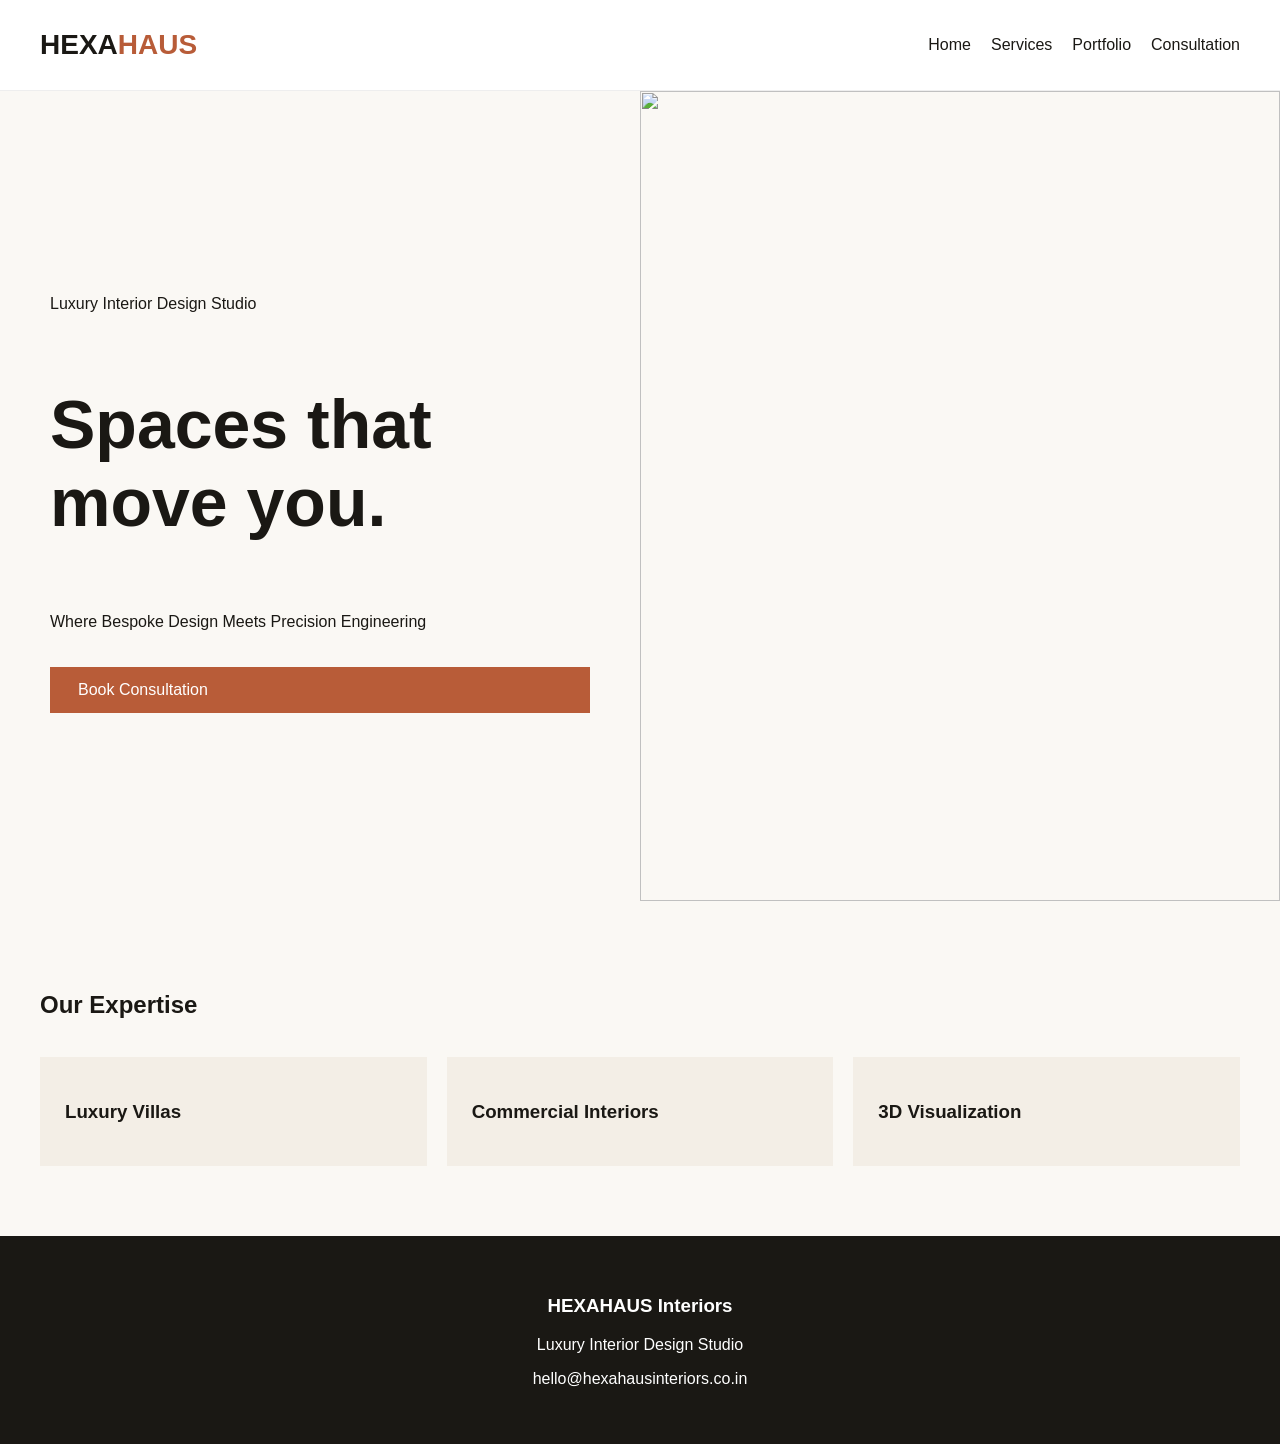
==== commit 05c61ba3: "Add files via upload" ====
--- a/index.html
+++ b/index.html
@@ -2,89 +2,53 @@
 <!DOCTYPE html>
 <html>
 <head>
-  <title>HEXAHAUS Interiors</title>
-  <meta charset="UTF-8">
-  <meta name="viewport" content="width=device-width, initial-scale=1.0">
-  <link rel="stylesheet" href="css/style.css">
+<title>HEXAHAUS Interiors</title>
+<meta charset="UTF-8">
+<meta name="viewport" content="width=device-width, initial-scale=1.0">
+<link rel="stylesheet" href="css/style.css">
 </head>
 <body>
 
 
 <nav>
-  <div class="logo">HEXA<span>HAUS</span></div>
-  <ul>
-    <li><a href="index.html">Home</a></li>
-    <li><a href="services.html">Services</a></li>
-    <li><a href="portfolio.html">Portfolio</a></li>
-    <li><a href="consultation.html">Consultation</a></li>
-  </ul>
+<div class="logo">HEXA<span>HAUS</span></div>
+<ul>
+<li><a href="index.html">Home</a></li>
+<li><a href="services.html">Services</a></li>
+<li><a href="portfolio.html">Portfolio</a></li>
+<li><a href="consultation.html">Consultation</a></li>
+</ul>
 </nav>
 
 
 <section class="hero">
-  <div class="hero-content">
-    <p>Luxury Interior Design Studio</p>
-    <h1>Spaces that move you.</h1>
-    <p>
-      HexaHaus Interiors breaks the industry disconnect between digital design
-      and practical on-site construction.
-    </p>
-    <a class="btn" href="consultation.html">Book Consultation</a>
-  </div>
+<div class="hero-content">
+<p>Luxury Interior Design Studio</p>
+<h1>Spaces that move you.</h1>
+<p>Where Bespoke Design Meets Precision Engineering</p>
+<a href="consultation.html" class="btn">Book Consultation</a>
+</div>
 
-  <img src="https://images.unsplash.com/photo-1600210492493-0946911123ea?q=80&w=1200&auto=format&fit=crop" alt="Interior">
+<img src="https://images.unsplash.com/photo-1600210492493-0946911123ea?q=80&w=1200&auto=format&fit=crop" style="width:100%;height:100%;object-fit:cover;">
 </section>
 
 <section class="section">
-  <h2>Our Services</h2>
-  <br>
-  <div class="grid">
-    <div class="card">
-      <h3>Residential Design</h3>
-      <p>Luxury homes, villas and apartments.</p>
-    </div>
-
-    <div class="card">
-      <h3>Commercial Interiors</h3>
-      <p>Office, hospitality and retail spaces.</p>
-    </div>
-
-    <div class="card">
-      <h3>3D Visualization</h3>
-      <p>Photorealistic renders and concept designs.</p>
-    </div>
-  </div>
-</section>
-
-<section class="section">
-  <h2>Why Choose HEXAHAUS</h2>
-  <br>
-  <div class="grid">
-    <div class="card">
-      <h3>340+ Projects</h3>
-      <p>Successfully delivered across India.</p>
-    </div>
-
-    <div class="card">
-      <h3>Precision Engineering</h3>
-      <p>Execution aligned with approved design.</p>
-    </div>
-
-    <div class="card">
-      <h3>End-to-End Management</h3>
-      <p>From concept to final handover.</p>
-    </div>
-  </div>
+<h2>Our Expertise</h2>
+<br>
+<div class="grid">
+<div class="card"><h3>Luxury Villas</h3></div>
+<div class="card"><h3>Commercial Interiors</h3></div>
+<div class="card"><h3>3D Visualization</h3></div>
+</div>
 </section>
 
 
 <footer>
-  <h3>HEXAHAUS Interiors</h3>
-  <p>Where Bespoke Design Meets Precision Engineering</p>
-  <p>Hyderabad, India</p>
+<h3>HEXAHAUS Interiors</h3>
+<p>Luxury Interior Design Studio</p>
+<p>hello@hexahausinteriors.co.in</p>
 </footer>
 
 
-<script src="js/main.js"></script>
 </body>
 </html>
--- a/css/style.css
+++ b/css/style.css
@@ -0,0 +1,21 @@
+
+body{margin:0;font-family:Arial,sans-serif;background:#faf8f4;color:#1a1814}
+nav{display:flex;justify-content:space-between;align-items:center;padding:20px 40px;background:#fff;border-bottom:1px solid #eee}
+nav ul{display:flex;gap:20px;list-style:none}
+nav a{text-decoration:none;color:#1a1814}
+.logo{font-size:28px;font-weight:bold}
+.logo span{color:#b85c38}
+.hero{display:grid;grid-template-columns:1fr 1fr;min-height:90vh}
+.hero-content{padding:80px 50px;display:flex;flex-direction:column;justify-content:center}
+.hero h1{font-size:68px}
+.btn{background:#b85c38;color:white;padding:14px 28px;text-decoration:none;border:none;display:inline-block;margin-top:20px;cursor:pointer}
+.section{padding:70px 40px}
+.grid{display:grid;grid-template-columns:repeat(3,1fr);gap:20px}
+.card{background:#f3eee6;padding:25px}
+form{display:grid;gap:20px;max-width:650px}
+input,textarea,select{padding:14px;width:100%}
+footer{background:#1a1814;color:white;text-align:center;padding:40px}
+@media(max-width:768px){
+.hero,.grid{grid-template-columns:1fr}
+.hero h1{font-size:42px}
+}
